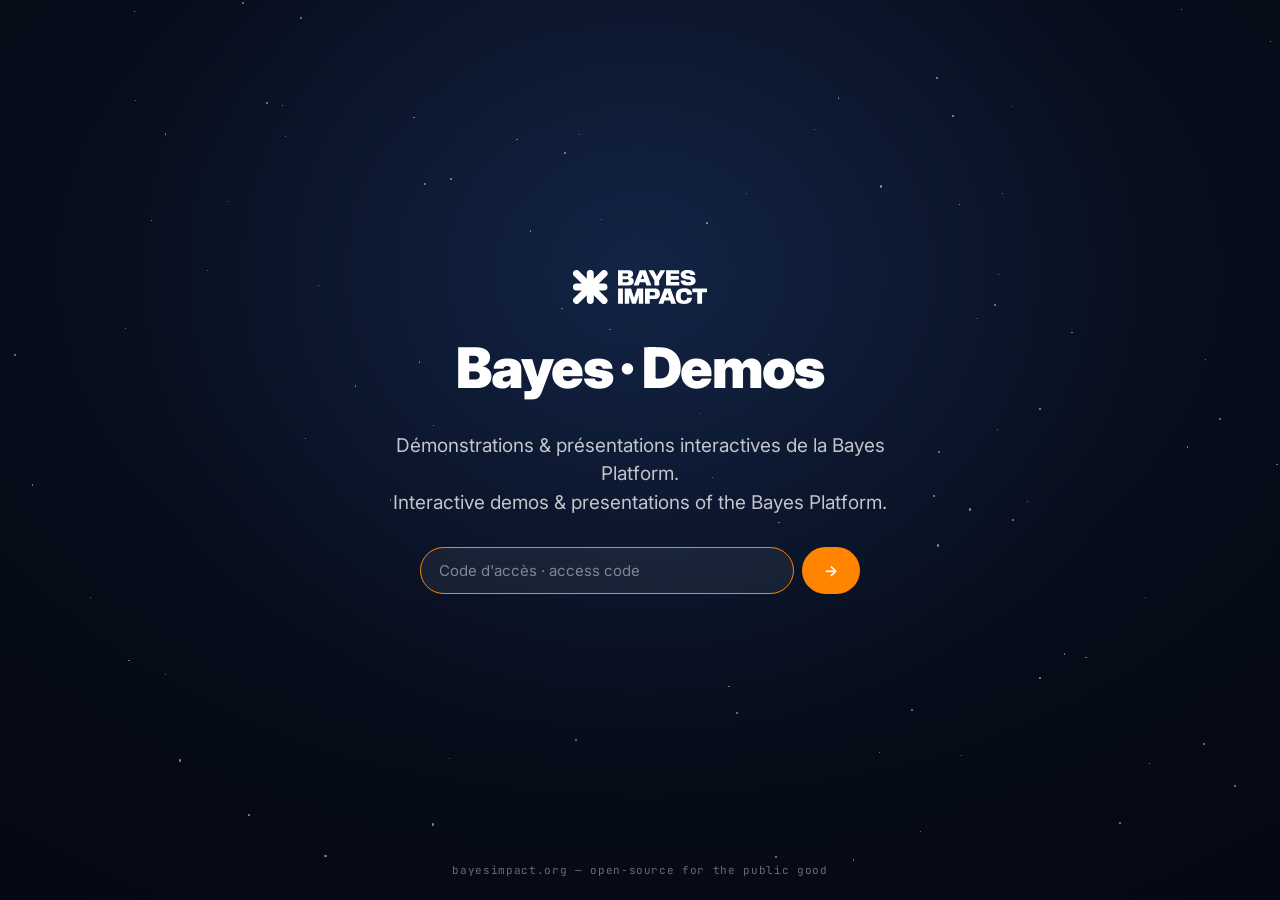
==== index.html @ 8feba09a "Bayes Demos: one use-case library (engine, template, splash, playbook) Shared dependency-free engine" ====
<!DOCTYPE html>
<html lang="en">
<head>
<meta charset="UTF-8" />
<meta name="viewport" content="width=device-width, initial-scale=1.0" />
<title>Bayes — Demos</title>
<meta name="robots" content="noindex" />
<link rel="icon" href="assets/logos/bi-colors.svg" />
<link rel="preconnect" href="https://fonts.googleapis.com"><link rel="preconnect" href="https://fonts.gstatic.com" crossorigin>
<link href="https://fonts.googleapis.com/css2?family=Inter:wght@300;400;500;600;700;800;900&family=JetBrains+Mono:wght@400;500;700&display=swap" rel="stylesheet">
<link rel="stylesheet" href="lib/bayes.css" />
</head>
<body>
<main class="splash" id="splash">
  <img class="splash-logo" src="assets/logos/bi-white.svg" alt="Bayes Impact" />
  <h1>Bayes&nbsp;·&nbsp;Demos</h1>
  <p>Démonstrations &amp; présentations interactives de la Bayes Platform.<br/>Interactive demos &amp; presentations of the Bayes Platform.</p>
  <form class="splash-form" id="gate" autocomplete="off">
    <input id="code" name="code" type="text" placeholder="Code d'accès · access code" aria-label="access code" autofocus />
    <button type="submit">→</button>
  </form>
  <div class="splash-hint" id="hint"></div>
  <div class="splash-foot">bayesimpact.org — open-source for the public good</div>
</main>

<script>
(function () {
  // twinkling starfield
  var sp = document.getElementById("splash");
  for (var i = 0; i < 90; i++) {
    var s = document.createElement("span"); s.className = "star";
    var z = (Math.random() * 1.8 + 0.6).toFixed(1);
    s.style.cssText = "width:" + z + "px;height:" + z + "px;left:" + (Math.random() * 100).toFixed(2) +
      "%;top:" + (Math.random() * 100).toFixed(2) + "%;--tw:" + (Math.random() * 3 + 2).toFixed(1) +
      "s;animation-delay:" + (Math.random() * 3).toFixed(1) + "s";
    sp.appendChild(s);
  }
  // access gate → demos/<slug>/   (security-by-obscurity; the repo is public anyway)
  var form = document.getElementById("gate"), input = document.getElementById("code"), hint = document.getElementById("hint");
  function slugify(v) { return (v || "").trim().toLowerCase().replace(/[^a-z0-9]+/g, "-").replace(/^-+|-+$/g, ""); }
  form.addEventListener("submit", function (e) {
    e.preventDefault();
    var slug = slugify(input.value);
    if (!slug) { hint.textContent = "Entrez le code de votre démo · enter your demo code"; return; }
    hint.textContent = "Ouverture… · opening…";
    window.location.href = "demos/" + slug + "/";
  });
})();
</script>
</body>
</html>
---- lib/bayes.css ----
/* Bayes Deck Kit — styles (deck.css). Design tokens in :root; override for theming. */
:root{
    --bg:#F2EFE9; --ink:#000; --ink-soft:rgba(0,0,0,0.8); --muted:#657180;
    --cream:#F7F7F2; --card:#FFF; --gold:#9A6F24; --gold-bg:#EBE092;
    --accent-orange:#FF8400; --accent-blue:#1067FE; --border-soft:#DBCCAF;
    --border:#EAECF0; --ok:#1F7A3F; --ok-soft:#DDEBDF; --warn:#9A4A04;
    --warn-soft:#FCE6CC; --danger:#9A1B1B; --danger-soft:#F6D9D9;
    --shadow:0 1px 2px rgba(0,0,0,.04), 0 8px 28px rgba(0,0,0,.06);
    --radius:14px;
    --wa-green:#075E54; --wa-teal:#128C7E; --wa-out:#D9FDD3; --wa-bg:#E9E1D8;
  }
  *{box-sizing:border-box;}
  html,body{margin:0;padding:0;height:100%;}
  body{
    font-family:'Inter',system-ui,-apple-system,sans-serif;
    background:var(--bg); color:var(--ink);
    -webkit-font-smoothing:antialiased; line-height:1.5;
  }
  svg.mark *{fill:currentColor;}

  /* ===== DECK ENGINE ===== */
  .deck{height:100vh; overflow-y:scroll; scroll-snap-type:y mandatory; scroll-behavior:smooth;}
  .deck::-webkit-scrollbar{width:0;}
  .slide{
    position:relative; min-height:100vh; width:100%;
    scroll-snap-align:start; scroll-snap-stop:always;
    display:flex; flex-direction:column; justify-content:center;
    padding:72px 88px; overflow:hidden;
  }
  .slide.dark{background:var(--ink); color:#fff;}
  .slide-inner{max-width:1320px; margin:0 auto; width:100%;}

  /* progress + chrome */
  .progress{position:fixed; top:0; left:0; right:0; height:3px; background:rgba(0,0,0,.06); z-index:200;}
  .progress-fill{height:100%; width:0; background:var(--accent-orange); transition:width .4s ease;}
  .dots{position:fixed; right:26px; top:50%; transform:translateY(-50%); z-index:200; display:flex; flex-direction:column; gap:9px;}
  .dot{width:8px; height:8px; border-radius:50%; background:rgba(0,0,0,.18); border:none; padding:0; cursor:pointer; transition:all .2s;}
  .dot:hover{background:rgba(0,0,0,.4);}
  .dot.active{background:var(--accent-orange); transform:scale(1.35);}
  .dots.on-dark .dot{background:rgba(255,255,255,.25);}
  .dots.on-dark .dot.active{background:var(--accent-orange);}
  .counter{position:fixed; left:26px; bottom:22px; z-index:200; font-family:'JetBrains Mono',monospace; font-size:11px; letter-spacing:.08em; color:var(--muted);}
  .hint{position:fixed; right:26px; bottom:22px; z-index:200; font-family:'JetBrains Mono',monospace; font-size:11px; letter-spacing:.04em; color:var(--muted); opacity:.75;}
  .slide.dark ~ .hint{}
  .brand-corner{position:absolute; top:40px; left:88px; display:inline-flex; align-items:center; gap:13px; color:var(--border-soft); z-index:5; padding-bottom:16px;}
  .brand-corner::after{content:''; position:absolute; left:0; bottom:0; width:calc(100vw - 176px); height:1px; background:var(--border-soft); opacity:.8;}
  .brand-corner svg{width:22px; height:22px;}
  .brand-corner span{font-family:'JetBrains Mono',monospace; font-size:11px; letter-spacing:.14em; text-transform:uppercase; color:var(--muted); padding-left:13px; border-left:1px solid var(--border-soft);}
  .slide.dark .brand-corner span{color:rgba(255,255,255,.5);}

  /* reveal */
  .reveal{opacity:0; transform:translateY(14px);}
  .slide.show .reveal{opacity:1; transform:none; transition:opacity .55s ease, transform .55s ease;}
  .slide.show .reveal:nth-child(2){transition-delay:.06s;}
  .slide.show .reveal:nth-child(3){transition-delay:.12s;}
  .slide.show .reveal:nth-child(4){transition-delay:.18s;}
  .slide.show .reveal:nth-child(5){transition-delay:.24s;}
  .slide.show .reveal:nth-child(6){transition-delay:.30s;}

  /* ===== TYPOGRAPHY ===== */
  .eyebrow{font-family:'JetBrains Mono',monospace; font-size:12px; font-weight:700; letter-spacing:.16em; text-transform:uppercase; color:var(--accent-orange); margin:0 0 22px; display:flex; align-items:center; gap:10px;}
  .eyebrow::before{content:''; width:7px; height:7px; border-radius:50%; background:var(--accent-orange); box-shadow:0 0 0 3px rgba(255,132,0,.18);}
  h1.big{font-size:clamp(38px,5.2vw,68px); line-height:1.05; letter-spacing:-.03em; font-weight:800; margin:0 0 20px; max-width:18ch;}
  h2.title{font-size:clamp(30px,3.6vw,46px); line-height:1.1; letter-spacing:-.025em; font-weight:800; margin:0 0 16px; max-width:20ch;}
  em.hl{font-style:normal; background:linear-gradient(180deg,transparent 58%,var(--gold-bg) 58%); padding:0 3px;}
  .slide.dark em.hl{background:linear-gradient(180deg,transparent 58%,rgba(255,132,0,.85) 58%); color:#fff;}
  .lead{font-size:clamp(17px,1.5vw,21px); color:var(--ink-soft); max-width:62ch; margin:0 0 8px; line-height:1.55;}
  .slide.dark .lead{color:rgba(255,255,255,.82);}

  /* chips / pills */
  .chips{display:flex; flex-wrap:wrap; gap:12px; margin:30px 0 0;}
  .chip{display:inline-flex; align-items:center; gap:9px; padding:11px 18px; background:var(--card); border:1px solid var(--border-soft); border-radius:999px; font-family:'JetBrains Mono',monospace; font-size:14px; font-weight:500; box-shadow:var(--shadow);}
  .chip b{font-weight:700; font-size:20px; letter-spacing:-.01em;}
  .chip .dot-ok{width:8px; height:8px; border-radius:50%; background:var(--ok);}
  .slide.dark .chip{background:rgba(255,255,255,.06); border-color:rgba(255,255,255,.15); color:#fff;}

  .dpi-row{display:flex; flex-wrap:wrap; gap:8px; margin-top:18px;}
  .dpi{display:inline-flex; align-items:center; gap:7px; padding:7px 13px; border-radius:999px; background:var(--cream); border:1px solid var(--border-soft); font-family:'JetBrains Mono',monospace; font-size:12px; font-weight:600;}
  .dpi::before{content:''; width:6px; height:6px; border-radius:50%; background:var(--accent-blue);}

  /* cards grid */
  .cards{display:grid; gap:18px; margin-top:34px;}
  .cards.c3{grid-template-columns:repeat(3,1fr);}
  .cards.c2{grid-template-columns:repeat(2,1fr);}
  .card{background:var(--card); border:1px solid var(--border-soft); border-radius:var(--radius); padding:22px 22px; box-shadow:var(--shadow);}
  .card .kicker{font-family:'JetBrains Mono',monospace; font-size:11px; font-weight:700; letter-spacing:.1em; color:var(--accent-orange); margin-bottom:10px; text-transform:uppercase;}
  .card h3{font-size:19px; font-weight:700; margin:0 0 8px; letter-spacing:-.01em;}
  .card p{font-size:14.5px; color:var(--ink-soft); margin:0; line-height:1.5;}
  .card .tags{display:flex; flex-wrap:wrap; gap:6px; margin-top:14px;}
  .tag{font-family:'JetBrains Mono',monospace; font-size:10.5px; font-weight:600; letter-spacing:.04em; padding:4px 9px; border-radius:6px; background:var(--cream); border:1px solid var(--border-soft); color:var(--muted);}
  .footnote{margin-top:24px; font-family:'JetBrains Mono',monospace; font-size:12px; color:var(--muted);}
  .footnote b{color:var(--ink);}

  /* socle diagram */
  .socle{margin-top:38px; display:flex; flex-direction:column; gap:14px;}
  .socle-ministries{display:grid; grid-template-columns:repeat(5,1fr); gap:14px;}
  .min-col.more-col{background:transparent; border-style:dashed; box-shadow:none; display:grid; place-items:center;}
  .min-col.more-col .mc-name{color:var(--muted); font-size:22px; letter-spacing:.12em;}
  .min-col{background:var(--card); border:1px solid var(--border-soft); border-radius:12px; padding:16px 14px; text-align:center; box-shadow:var(--shadow);}
  .min-col .mc-name{font-weight:700; font-size:15px;}
  .min-col .mc-sub{font-size:12px; color:var(--muted); margin-top:3px;}
  .min-col.lead-col{border-color:var(--accent-orange); box-shadow:0 0 0 2px rgba(255,132,0,.12), var(--shadow);}
  .socle-bar{background:var(--ink); color:#fff; border-radius:12px; padding:20px 24px; display:flex; align-items:center; justify-content:space-between; gap:18px;}
  .socle-bar .sb-name{font-weight:800; font-size:20px; letter-spacing:-.01em; display:flex; align-items:center; gap:12px;}
  .socle-bar .sb-name svg{width:24px; height:24px; color:var(--border-soft);}
  .socle-bar .sb-meta{font-family:'JetBrains Mono',monospace; font-size:12px; color:rgba(255,255,255,.7); letter-spacing:.04em;}
  .socle-base{display:flex; align-items:center; gap:10px; justify-content:center; padding:8px; flex-wrap:wrap;}
  .socle-base .bl{font-family:'JetBrains Mono',monospace; font-size:11px; color:var(--muted); letter-spacing:.08em; text-transform:uppercase; margin-right:4px;}
  .conn{height:18px; display:flex; align-items:center; justify-content:center; color:var(--border-soft);}

  /* flow / lifecycle */
  .flow{display:flex; align-items:stretch; gap:0; margin-top:6px; flex-wrap:wrap;}
  .flow-step{flex:1 1 0; min-width:120px; background:var(--card); border:1px solid var(--border-soft); border-radius:12px; padding:16px 16px; position:relative;}
  .flow-step .fs-n{font-family:'JetBrains Mono',monospace; font-size:11px; color:var(--accent-orange); font-weight:700;}
  .flow-step .fs-t{font-weight:700; font-size:16px; margin-top:6px;}
  .flow-step .fs-d{font-size:12.5px; color:var(--muted); margin-top:4px;}
  .flow-arrow{display:flex; align-items:center; padding:0 10px; color:var(--border-soft);}
  .split{display:grid; grid-template-columns:1fr 1fr; gap:26px; margin-top:30px; align-items:start;}
  .quote{margin-top:28px; padding:18px 22px; border-left:3px solid var(--accent-orange); background:var(--cream); border-radius:0 12px 12px 0;}
  .quote .q{font-size:20px; font-weight:700; letter-spacing:-.01em; margin:0 0 4px;}
  .quote .qs{font-size:14px; color:var(--muted); margin:0;}
  .panel-soft{background:var(--card); border:1px solid var(--border-soft); border-radius:var(--radius); padding:24px; box-shadow:var(--shadow);}
  .panel-soft h3{margin:0 0 12px; font-size:18px; font-weight:700;}
  .panel-soft p{margin:0; font-size:14.5px; color:var(--ink-soft); line-height:1.55;}

  /* brand logo */
  .bilogo{height:20px; width:auto; display:block;}
  .brand-corner .bilogo{height:24px;}
  .cover-mark .bilogo{height:30px;}

  /* ARCH layers (slide 5) */
  .arch{display:flex; flex-direction:column; gap:10px; margin-top:28px;}
  .arch-layer{display:grid; grid-template-columns:240px 1fr; gap:20px; align-items:center; background:var(--card); border:1px solid var(--border-soft); border-radius:14px; padding:15px 22px; box-shadow:var(--shadow);}
  .arch-layer .al-label{font-weight:800; font-size:15px; letter-spacing:-.01em; line-height:1.2;}
  .arch-layer .al-label .al-k{display:block; font-family:'JetBrains Mono',monospace; font-size:10px; font-weight:700; letter-spacing:.1em; text-transform:uppercase; color:var(--muted); margin-bottom:3px;}
  .arch-layer .al-items{display:flex; flex-wrap:wrap; gap:8px;}
  .arch-chip{font-family:'JetBrains Mono',monospace; font-size:12px; font-weight:600; padding:7px 12px; border-radius:8px; background:var(--cream); border:1px solid var(--border-soft);}
  .arch-chip.more{color:var(--muted); letter-spacing:.12em;}
  .arch-layer .al-desc{font-size:13.5px; line-height:1.5; color:var(--ink-soft);}
  .arch-layer.apps{border-color:var(--accent-orange); box-shadow:0 0 0 2px rgba(255,132,0,.1), var(--shadow);}
  .arch-layer.apps .al-k{color:var(--accent-orange);}
  .arch-layer.socle{background:var(--ink); color:#fff; border-color:var(--ink);}
  .arch-layer.socle .al-k{color:var(--accent-orange);}
  .arch-layer.socle .al-desc{color:rgba(255,255,255,.85);}
  .arch-layer.socle .al-desc b{color:#fff;}

  /* SRS PDF preview (slide 7) */
  .pdfdoc{position:relative; width:320px; max-width:100%;}
  .pdfdoc::before,.pdfdoc::after{content:''; position:absolute; inset:0; background:#fff; border:1px solid var(--border-soft); border-radius:6px;}
  .pdfdoc::before{transform:rotate(-2.2deg) translate(-9px,7px);}
  .pdfdoc::after{transform:rotate(1.6deg) translate(7px,4px);}
  .pdfpage{position:relative; z-index:2; background:#fff; border:1px solid var(--border-soft); border-radius:6px; box-shadow:0 16px 40px rgba(0,0,0,.16); padding:22px 24px;}
  .pdf-h{display:flex; align-items:center; gap:9px; border-bottom:2px solid var(--ink); padding-bottom:9px;}
  .pdf-flag{font-size:16px; line-height:1;}
  .pdf-rep{font-weight:800; font-size:11px;}
  .pdf-dir{font-size:8px; color:var(--muted); line-height:1.25;}
  .pdf-tag{margin-left:auto; font-family:'JetBrains Mono',monospace; font-size:8.5px; font-weight:700; color:var(--muted); border:1px solid var(--border-soft); padding:2px 6px; border-radius:4px;}
  .pdf-title{font-weight:800; font-size:13px; text-align:center; margin:13px 0; letter-spacing:-.01em; text-transform:uppercase; line-height:1.25;}
  .pdf-sec{font-weight:700; font-size:10px; margin:11px 0 6px;}
  .pdf-table{width:100%; border-collapse:collapse; font-size:8.5px;}
  .pdf-table td{border:1px solid var(--border-soft); padding:4px 6px; line-height:1.3;}
  .pdf-table td:first-child{color:var(--muted); width:38%; background:var(--cream);}
  .pdf-tabs{display:flex; gap:4px; flex-wrap:wrap;}
  .pdf-tabs span{font-family:'JetBrains Mono',monospace; font-size:8px; padding:3px 6px; border:1px solid var(--border-soft); border-radius:4px; color:var(--muted);}
  .pdf-tabs span:first-child{background:var(--ink); color:#fff; border-color:var(--ink);}
  .pdf-lines{margin-top:9px; display:flex; flex-direction:column; gap:5px;}
  .pdf-lines i{height:5px; background:var(--cream); border-radius:3px;}
  .pdf-foot{margin-top:13px; font-family:'JetBrains Mono',monospace; font-size:7.5px; color:var(--muted); text-align:center; border-top:1px solid var(--border-soft); padding-top:6px;}

  /* DÉMO 2 — copilote magistrat (slide 8B) */
  .copilot{background:var(--card); border:1px solid var(--border-soft); border-radius:14px; box-shadow:var(--shadow); overflow:hidden; margin-top:14px;}
  .cp-bar{display:flex; align-items:center; gap:7px; padding:9px 14px; background:linear-gradient(180deg,var(--cream),#fff); border-bottom:1px solid var(--border-soft);}
  .cp-dot{width:9px; height:9px; border-radius:50%;}
  .cp-dot.r{background:#ff5f57;} .cp-dot.y{background:#febc2e;} .cp-dot.g{background:#28c840;}
  .cp-title{font-family:'JetBrains Mono',monospace; font-size:11px; font-weight:700; margin-left:6px;}
  .cp-badge{margin-left:auto; font-family:'JetBrains Mono',monospace; font-size:9px; font-weight:700; text-transform:uppercase; letter-spacing:.06em; color:var(--accent-orange); background:rgba(255,132,0,.1); padding:3px 8px; border-radius:6px;}
  .cp-body{padding:13px 16px; display:flex; flex-direction:column; gap:9px;}
  .cp-q{align-self:flex-end; max-width:80%; background:var(--ink); color:#fff; border-radius:12px; border-bottom-right-radius:4px; padding:9px 13px; font-size:13.5px; line-height:1.4;}
  .cp-q .cp-who{display:block; font-family:'JetBrains Mono',monospace; font-size:8.5px; text-transform:uppercase; letter-spacing:.06em; opacity:.55; margin-bottom:3px;}
  .cp-a{align-self:flex-start; max-width:90%; background:var(--cream); border:1px solid var(--border-soft); border-radius:12px; border-bottom-left-radius:4px; padding:11px 13px;}
  .cp-a-head{display:flex; align-items:center; gap:7px; font-weight:700; font-size:12px; margin-bottom:6px;}
  .cp-a-head svg{width:15px; height:15px; color:var(--ink);}
  .cp-a-txt{font-size:13px; color:var(--ink-soft); line-height:1.5;}
  .cp-cites{display:flex; flex-wrap:wrap; gap:6px; margin-top:10px;}
  .cp-cite{display:inline-flex; align-items:center; gap:5px; font-family:'JetBrains Mono',monospace; font-size:10.5px; font-weight:600; padding:5px 9px; background:#fff; border:1px solid var(--border-soft); border-radius:7px;}
  .cp-cite::before{content:'§'; color:var(--accent-blue); font-weight:700;}

  .pipe-cap{font-family:'JetBrains Mono',monospace; font-size:11px; letter-spacing:.06em; text-transform:uppercase; color:var(--muted); margin:18px 0 12px; display:flex; align-items:center; gap:8px;}
  .pipeline{display:grid; grid-template-columns:1fr auto 1.25fr auto 1fr; gap:12px; align-items:stretch;}
  .pl-stage{background:var(--card); border:1px solid var(--border-soft); border-radius:12px; padding:12px 14px; box-shadow:var(--shadow); display:flex; flex-direction:column;}
  .pl-stage.agent{border-color:var(--accent-orange); box-shadow:0 0 0 2px rgba(255,132,0,.1), var(--shadow);}
  .pl-label{font-family:'JetBrains Mono',monospace; font-size:10px; font-weight:700; letter-spacing:.05em; text-transform:uppercase; color:var(--muted); margin-bottom:9px;}
  .pl-stage.agent .pl-label{color:var(--accent-orange);}
  .pl-arrow{display:flex; align-items:center; justify-content:center; color:var(--border-soft);}
  .scan-stack{position:relative; height:96px; flex:1;}
  .scan-pg{position:absolute; top:4px; left:50%; width:58px; height:84px; margin-left:-29px; background:#fff; border:1px solid var(--border-soft); border-radius:4px; box-shadow:0 2px 6px rgba(0,0,0,.1); padding:8px 7px;}
  .scan-pg i{display:block; height:3px; background:var(--cream); border-radius:2px; margin-bottom:4px;}
  .scan-pg:nth-child(1){transform:rotate(-7deg) translateX(-24px);}
  .scan-pg:nth-child(2){transform:rotate(1deg) translateX(0);}
  .scan-pg:nth-child(3){transform:rotate(8deg) translateX(24px); z-index:2;}
  .extract{display:flex; flex-direction:column; gap:2px;}
  .extract-row{display:flex; justify-content:space-between; gap:8px; font-size:11px; color:var(--muted); border-bottom:1px dotted var(--border-soft); padding:3px 0; opacity:0;}
  .extract-row b{color:var(--ink); font-weight:600;}
  .slide.show .extract-row{animation:rowIn .4s ease forwards;}
  .slide.show .extract-row:nth-child(1){animation-delay:.25s;}
  .slide.show .extract-row:nth-child(2){animation-delay:.4s;}
  .slide.show .extract-row:nth-child(3){animation-delay:.55s;}
  .slide.show .extract-row:nth-child(4){animation-delay:.7s;}
  .slide.show .extract-row:nth-child(5){animation-delay:.85s;}
  .extract-tags{display:flex; flex-wrap:wrap; gap:5px; margin-top:9px;}
  .extract-tags span{font-family:'JetBrains Mono',monospace; font-size:9px; font-weight:700; padding:3px 7px; border-radius:5px; background:var(--ok-soft); color:var(--ok);}
  .pl-stage.db table{width:100%; border-collapse:collapse; font-size:10px; font-family:'JetBrains Mono',monospace;}
  .pl-stage.db th{text-align:left; color:var(--muted); font-weight:700; border-bottom:1px solid var(--border-soft); padding:3px 4px; font-size:8.5px; text-transform:uppercase;}
  .pl-stage.db td{padding:3px 4px; border-bottom:1px solid var(--border); color:var(--ink-soft);}
  .pl-stage.db tr:last-child td{border-bottom:none;}
  .db-q{margin-top:auto; padding-top:8px; font-family:'JetBrains Mono',monospace; font-size:9px; font-weight:700; color:var(--accent-blue);}

  /* copilote — dynamique */
  .cp-live{display:inline-flex; align-items:center; gap:5px; margin-left:12px; font-family:'JetBrains Mono',monospace; font-size:9px; font-weight:700; letter-spacing:.06em; text-transform:uppercase; color:var(--ok);}
  .cp-live-dot{width:7px; height:7px; border-radius:50%; background:var(--ok); animation:pulse 1.6s infinite;}
  .cp-body{min-height:200px;}
  .cp-q, .cp-a{animation:waIn .32s ease;}
  .cp-tool{align-self:flex-start; display:inline-flex; align-items:center; gap:8px; font-family:'JetBrains Mono',monospace; font-size:11px; background:#FBF7EE; border:1px solid var(--border-soft); border-left:3px solid var(--ink); border-radius:8px; padding:6px 11px; color:var(--ink-soft); animation:waIn .3s ease;}
  .cp-tool .cp-tool-ico{width:16px; height:16px; border-radius:4px; background:var(--ink); color:#fff; display:grid; place-items:center; font-size:9px; flex:0 0 auto;}
  .cp-tool .cp-tool-arg{color:var(--accent-orange);}
  .cp-tool .cp-tool-st{color:var(--muted); font-weight:700;}
  .cp-tool.done .cp-tool-st{color:var(--ok);}
  .cp-a-txt{min-height:1.3em;}
  .cp-a-txt.streaming::after{content:'▋'; color:var(--accent-orange); animation:caret 1s infinite; margin-left:1px; font-size:11px;}
  .cp-cite{animation:waIn .3s ease;}
  .pl-stage.db.searching{border-color:var(--accent-blue); box-shadow:0 0 0 2px rgba(16,103,254,.18), var(--shadow);}

  /* ===== COVER / CLOSING ===== */
  .cover{align-items:flex-start;}
  .cover .eyebrow{color:var(--accent-orange);}
  .cover-mark{display:inline-flex; align-items:center; gap:14px; margin-bottom:40px;}
  .cover-mark svg{width:40px; height:40px; color:var(--border-soft);}
  .cover-mark .wm{font-weight:800; letter-spacing:.02em; font-size:15px; color:#fff;}
  .cover h1{font-size:clamp(64px,11vw,150px); line-height:.92; letter-spacing:-.04em; font-weight:900; margin:0;}
  .cover .sub{font-size:clamp(20px,2.4vw,30px); font-weight:600; color:rgba(255,255,255,.9); margin:14px 0 0; letter-spacing:-.01em;}
  .cover .tagline{font-size:clamp(22px,2.6vw,34px); margin:46px 0 0; font-weight:300; color:#fff;}
  .cover .tagline em{font-style:normal; color:var(--accent-orange); font-weight:600;}
  .cover-foot{position:absolute; left:88px; right:88px; bottom:54px; display:flex; justify-content:space-between; gap:20px; flex-wrap:wrap; font-family:'JetBrains Mono',monospace; font-size:12px; color:rgba(255,255,255,.55); letter-spacing:.04em;}
  .cover-foot .cf-r{color:rgba(255,255,255,.4);}

  /* ===== DEMO 1 SPLIT ===== */
  .demo-stage{display:grid; grid-template-columns:1fr 380px; gap:30px; margin-top:14px; align-items:start;}
  .demo-head{display:flex; align-items:center; gap:14px; flex-wrap:wrap;}
  .demo-head .demo-controls{margin-left:auto; margin-top:0;}
  .demo-head h2{font-size:30px; font-weight:800; letter-spacing:-.02em; margin:0;}
  .demo-head .dh-sub{color:var(--muted); font-size:14px;}

  /* SRS doc (left) */
  .srs{background:var(--card); border:1px solid var(--border-soft); border-radius:var(--radius); box-shadow:var(--shadow); overflow:hidden;}
  .srs-top{background:linear-gradient(180deg,var(--cream),#fff); padding:16px 20px; border-bottom:1px solid var(--border-soft);}
  .srs-top .srs-badge{display:inline-flex; align-items:center; gap:7px; font-family:'JetBrains Mono',monospace; font-size:10px; font-weight:700; letter-spacing:.1em; text-transform:uppercase; color:var(--accent-orange); margin-bottom:8px;}
  .srs-top .srs-badge::before{content:''; width:6px; height:6px; border-radius:50%; background:var(--accent-orange);}
  .srs-top h3{margin:0; font-size:18px; font-weight:700; letter-spacing:-.01em;}
  .srs-top .srs-meta{font-family:'JetBrains Mono',monospace; font-size:11px; color:var(--muted); margin-top:6px;}
  .srs-body{padding:18px 20px;}
  .srs-tabs{display:flex; gap:6px; margin-bottom:16px; flex-wrap:wrap;}
  .srs-tab{font-family:'JetBrains Mono',monospace; font-size:11px; font-weight:600; padding:6px 11px; border-radius:8px; background:var(--cream); border:1px solid var(--border-soft); color:var(--muted);}
  .srs-tab.active{background:var(--ink); color:#fff; border-color:var(--ink);}
  .srs-fields{display:grid; grid-template-columns:1fr 1fr; gap:8px;}
  .srs-f{background:var(--cream); border:1px solid var(--border-soft); border-radius:8px; padding:8px 10px;}
  .srs-f .k{font-size:10px; color:var(--muted); font-family:'JetBrains Mono',monospace; letter-spacing:.04em;}
  .srs-f .v{font-size:13px; font-weight:600; margin-top:2px; color:var(--ink);}
  .bpmn-wrap{margin-top:20px; padding-top:16px; border-top:1px dashed var(--border-soft);}
  .bpmn-wrap .bl{font-family:'JetBrains Mono',monospace; font-size:10px; color:var(--muted); letter-spacing:.1em; text-transform:uppercase; margin-bottom:10px;}
  .bpmn{display:flex; align-items:center; gap:6px; flex-wrap:wrap;}
  .bpmn-node{font-family:'JetBrains Mono',monospace; font-size:10.5px; font-weight:600; padding:7px 10px; border-radius:8px; background:#fff; border:1px solid var(--border-soft); color:var(--ink-soft); white-space:nowrap; transition:all .3s ease;}
  .bpmn-node.active{background:var(--accent-orange); color:#fff; border-color:var(--accent-orange); box-shadow:0 0 0 3px rgba(255,132,0,.18); transform:translateY(-1px);}
  .bpmn-node.done{background:var(--ok-soft); border-color:rgba(31,122,63,.3); color:var(--ok);}
  .bpmn-c{color:var(--border-soft); flex:0 0 auto;}

  /* ===== PHONE + WHATSAPP ===== */
  .phone{width:340px; max-width:100%; border-radius:42px; background:#0c0c0c; padding:11px; box-shadow:0 24px 60px rgba(0,0,0,.28), 0 4px 14px rgba(0,0,0,.18); margin:0 auto;}
  .phone-screen{border-radius:32px; overflow:hidden; background:var(--wa-bg); height:600px; display:flex; flex-direction:column; position:relative;}
  .notch{position:absolute; top:9px; left:50%; transform:translateX(-50%); width:96px; height:24px; background:#0c0c0c; border-radius:14px; z-index:30;}
  .statusbar{background:var(--wa-green); color:#fff; padding:8px 20px 4px; display:flex; justify-content:space-between; font-size:11px; font-weight:600; font-family:'JetBrains Mono',monospace;}
  .wa-header{background:var(--wa-green); color:#fff; padding:6px 12px 12px; display:flex; align-items:center; gap:10px;}
  .wa-header .wa-back{font-size:20px; line-height:1; opacity:.9;}
  .wa-av{width:38px; height:38px; border-radius:50%; background:#fff; overflow:hidden; flex:0 0 auto; border:1.5px solid rgba(255,255,255,.55);}
  .wa-av svg{width:100%; height:100%; display:block;}
  .wa-head-txt .h-name{font-size:14.5px; font-weight:700; line-height:1.15;}
  .wa-head-txt .h-sub{font-size:11px; color:rgba(255,255,255,.8);}
  .wa-icons{margin-left:auto; display:flex; gap:14px; opacity:.9; font-size:15px;}
  .wa-thread{flex:1; overflow-y:auto; padding:14px 12px 8px; display:flex; flex-direction:column; gap:8px; scroll-behavior:smooth;
    background:var(--wa-bg);
    background-image:radial-gradient(rgba(0,0,0,.025) 1px, transparent 1px); background-size:18px 18px;}
  .wa-thread::-webkit-scrollbar{width:0;}
  .wa-day{align-self:center; background:rgba(255,255,255,.7); color:var(--muted); font-size:10px; font-weight:600; padding:4px 12px; border-radius:8px; margin-bottom:2px; box-shadow:0 1px 1px rgba(0,0,0,.04);}
  .wb{max-width:82%; padding:7px 10px 5px; border-radius:9px; font-size:13px; line-height:1.42; position:relative; box-shadow:0 1px .5px rgba(0,0,0,.13); animation:waIn .28s ease; word-wrap:break-word;}
  @keyframes waIn{from{opacity:0; transform:translateY(8px) scale(.98);} to{opacity:1; transform:none;}}
  .wb.in{align-self:flex-start; background:#fff; border-top-left-radius:2px;}
  .wb.out{align-self:flex-end; background:var(--wa-out); border-top-right-radius:2px;}
  .wb .wt{display:block; font-size:9.5px; color:var(--muted); text-align:right; margin-top:3px; font-family:'JetBrains Mono',monospace;}
  .wb .wt .ck{color:#34B7F1; margin-left:2px;}
  .wb b{font-weight:700;}
  .wb.mono-digits{font-family:'JetBrains Mono',monospace; font-size:16px; letter-spacing:.12em; font-weight:700;}
  .wa-typing{align-self:flex-start; background:#fff; border-radius:9px; border-top-left-radius:2px; padding:9px 12px; box-shadow:0 1px .5px rgba(0,0,0,.13); display:inline-flex; gap:4px;}
  .wa-typing span{width:7px; height:7px; border-radius:50%; background:var(--muted); animation:blink 1.2s infinite ease-in-out;}
  .wa-typing span:nth-child(2){animation-delay:.2s;} .wa-typing span:nth-child(3){animation-delay:.4s;}
  @keyframes blink{0%,80%,100%{transform:scale(.6); opacity:.4;} 40%{transform:scale(1); opacity:1;}}

  /* voice note */
  .wb.voice{display:flex; align-items:center; gap:9px; min-width:200px;}
  .v-play{width:26px; height:26px; border-radius:50%; background:var(--wa-green); color:#fff; display:grid; place-items:center; flex:0 0 auto; font-size:11px;}
  .v-wave{flex:1; display:flex; align-items:center; gap:2px; height:24px;}
  .v-wave i{flex:1; background:var(--muted); border-radius:2px; opacity:.5; transition:opacity .2s, background .2s;}
  .v-wave i.played{background:var(--wa-green); opacity:1;}
  .v-dur{font-size:10px; color:var(--muted); font-family:'JetBrains Mono',monospace;}
  .v-transcript{align-self:flex-end; max-width:82%; font-size:11px; color:var(--muted); font-style:italic; background:rgba(255,255,255,.55); border-radius:8px; padding:5px 9px; animation:waIn .3s ease;}
  .v-transcript b{font-style:normal; color:var(--ink); font-weight:600;}

  /* tool-call inside thread */
  .wa-tool{align-self:center; width:94%; background:#FBF7EE; border:1px solid var(--border-soft); border-left:3px solid var(--ink); border-radius:9px; padding:9px 11px; font-family:'JetBrains Mono',monospace; font-size:11px; animation:waIn .3s ease;}
  .wa-tool .tt-head{display:flex; align-items:center; justify-content:space-between; margin-bottom:7px;}
  .wa-tool .tt-name{font-weight:700; font-size:11px; display:flex; align-items:center; gap:6px;}
  .wa-tool .tt-name .tt-ico{width:15px; height:15px; border-radius:4px; background:var(--ink); color:#fff; display:grid; place-items:center; font-size:8px;}
  .wa-tool .tt-st{font-size:9px; text-transform:uppercase; letter-spacing:.08em; color:var(--ok); font-weight:700;}
  .wa-tool .tt-arg{background:#fff; border:1px solid var(--border-soft); border-radius:6px; padding:5px 8px; color:var(--ink-soft); font-size:10.5px;}
  .wa-tool .tt-arg .k{color:var(--accent-orange);}
  .wa-tool .tt-res{margin-top:6px; display:flex; align-items:center; gap:6px; color:var(--ok); font-weight:600; font-size:10.5px;}

  /* form fill card */
  .wa-fill{align-self:center; width:94%; background:#fff; border:1px solid var(--border-soft); border-radius:9px; padding:10px 11px; animation:waIn .3s ease;}
  .wa-fill .wf-head{display:flex; align-items:center; justify-content:space-between; margin-bottom:8px;}
  .wa-fill .wf-title{font-size:11.5px; font-weight:700;}
  .wa-fill .wf-src{font-family:'JetBrains Mono',monospace; font-size:9px; color:var(--accent-blue); background:rgba(16,103,254,.08); border-radius:5px; padding:3px 7px; font-weight:600;}
  .wf-row{display:flex; align-items:center; justify-content:space-between; padding:5px 0; border-top:1px solid var(--border); font-size:12px; opacity:0; transform:translateX(-6px); animation:rowIn .35s ease forwards;}
  @keyframes rowIn{to{opacity:1; transform:none;}}
  .wf-row .wf-k{color:var(--muted); font-family:'JetBrains Mono',monospace; font-size:10.5px;}
  .wf-row .wf-v{font-weight:600; display:flex; align-items:center; gap:6px;}
  .wf-badge{font-size:8.5px; font-family:'JetBrains Mono',monospace; font-weight:700; padding:2px 6px; border-radius:5px; letter-spacing:.03em;}
  .wf-badge.auto{background:var(--ok-soft); color:var(--ok);}
  .wf-badge.ask{background:var(--warn-soft); color:var(--warn);}

  /* dossier card */
  .wa-dossier{align-self:center; width:94%; background:linear-gradient(180deg,#fff,var(--cream)); border:1px solid var(--border-soft); border-radius:11px; padding:13px; box-shadow:var(--shadow); animation:waIn .35s ease;}
  .wa-dossier .wd-top{display:flex; align-items:center; justify-content:space-between; margin-bottom:8px;}
  .wa-dossier .wd-num{font-family:'JetBrains Mono',monospace; font-weight:700; font-size:15px; letter-spacing:.02em;}
  .wa-dossier .wd-lab{font-size:9px; text-transform:uppercase; letter-spacing:.08em; color:var(--muted); font-family:'JetBrains Mono',monospace;}
  .wa-dossier .wd-stamp{font-size:9.5px; font-weight:700; color:var(--ok); background:var(--ok-soft); padding:4px 9px; border-radius:6px; display:inline-flex; align-items:center; gap:5px;}
  .wd-rows{display:grid; grid-template-columns:1fr 1fr; gap:4px 14px;}
  .wd-rows div{font-size:10.5px; color:var(--muted); display:flex; justify-content:space-between; gap:8px; border-bottom:1px dotted var(--border-soft); padding:3px 0;}
  .wd-rows div b{color:var(--ink); font-weight:600;}

  /* notification bubble */
  .wa-notif{align-self:center; width:94%; background:#FFF7E6; border:1px solid #F3D89B; border-radius:9px; padding:8px 11px; font-size:11.5px; color:#7a5b12; display:flex; gap:8px; align-items:flex-start; animation:waIn .3s ease;}
  .wa-notif .nt-tag{font-family:'JetBrains Mono',monospace; font-size:9px; font-weight:700; background:#F3D89B; color:#7a5b12; padding:2px 6px; border-radius:5px; flex:0 0 auto;}
  .wa-notif b{color:#5a4109;}

  /* Mobile Money payment link */
  .wa-pay{align-self:flex-start; max-width:80%; background:#fff; border:1px solid var(--border-soft); border-radius:9px; border-top-left-radius:2px; overflow:hidden; box-shadow:0 1px .5px rgba(0,0,0,.13); animation:waIn .3s ease; flex-shrink:0;}
  .wa-thread > *{flex-shrink:0;}
  .wa-pay-top{background:linear-gradient(135deg,#1067FE,#0a4fd0); color:#fff; padding:7px 11px; display:flex; align-items:center; justify-content:space-between;}
  .wa-pay-logo{font-weight:800; font-size:12.5px; letter-spacing:.01em;}
  .wa-pay-secure{font-size:9px; font-family:'JetBrains Mono',monospace; opacity:.92;}
  .wa-pay-body{padding:10px 12px;}
  .wa-pay-amt{font-size:19px; font-weight:800; letter-spacing:-.01em;}
  .wa-pay-ref{font-size:10px; color:var(--muted); margin-top:2px;}
  .wa-pay-btn{margin-top:9px; background:#1067FE; color:#fff; text-align:center; padding:8px; border-radius:7px; font-size:12px; font-weight:700; transition:background .3s ease;}
  .wa-pay-btn.paid{background:var(--ok); cursor:default;}
  .wa-pay-url{margin-top:7px; font-family:'JetBrains Mono',monospace; font-size:9.5px; color:var(--accent-blue); text-align:center;}

  /* input bar */
  .wa-input{background:#f0f0f0; padding:8px 10px; display:flex; align-items:center; gap:8px;}
  .wa-field{flex:1; background:#fff; border-radius:20px; padding:8px 14px; color:var(--muted); font-size:12.5px; display:flex; align-items:center; gap:8px;}
  .wa-field .ph{flex:1;}
  .wa-mic{width:36px; height:36px; border-radius:50%; background:var(--wa-green); color:#fff; display:grid; place-items:center; flex:0 0 auto; font-size:15px;}

  /* demo controls */
  .demo-controls{display:flex; gap:8px; margin-top:14px; justify-content:center;}
  .dc-btn{display:inline-flex; align-items:center; gap:7px; padding:8px 16px; border-radius:999px; border:1px solid var(--ink); background:var(--ink); color:#fff; font-family:inherit; font-size:12.5px; font-weight:600; cursor:pointer; transition:all .15s ease;}
  .dc-btn:hover{transform:translateY(-1px); box-shadow:0 6px 16px rgba(0,0,0,.18);}
  .dc-btn.ghost{background:transparent; color:var(--ink);}

  /* mini whatsapp (ministry slides) */
  .mini-wa{margin-top:16px; background:var(--wa-bg); border:1px solid var(--border-soft); border-radius:12px; padding:12px 10px; display:flex; flex-direction:column; gap:7px; background-image:radial-gradient(rgba(0,0,0,.025) 1px, transparent 1px); background-size:16px 16px;}
  .mini-wa .mwb{max-width:88%; padding:6px 9px; border-radius:8px; font-size:12px; line-height:1.4; box-shadow:0 1px .5px rgba(0,0,0,.12);}
  .mini-wa .mwb.in{align-self:flex-start; background:#fff; border-top-left-radius:2px;}
  .mini-wa .mwb.out{align-self:flex-end; background:var(--wa-out); border-top-right-radius:2px;}
  .min-flag{display:flex; align-items:center; gap:10px; margin-bottom:4px;}
  .min-flag .mf-ico{width:34px; height:34px; border-radius:10px; background:var(--ink); color:#fff; display:grid; place-items:center; font-weight:800; font-family:'JetBrains Mono',monospace; font-size:13px;}
  .min-flag .mf-name{font-size:22px; font-weight:800; letter-spacing:-.01em;}
  .min-flag .mf-rank{font-family:'JetBrains Mono',monospace; font-size:10px; font-weight:700; letter-spacing:.08em; text-transform:uppercase; color:var(--accent-orange); background:rgba(255,132,0,.1); padding:3px 8px; border-radius:6px;}
  .uc-list{list-style:none; padding:0; margin:14px 0 0; display:flex; flex-direction:column; gap:10px;}
  .uc-list li{display:flex; gap:10px; align-items:flex-start;}
  .uc-list .uc-flag{flex:0 0 auto; margin-top:2px; width:18px; height:18px; border-radius:5px; background:var(--accent-orange); color:#fff; display:grid; place-items:center; font-size:10px; font-weight:800;}
  .uc-list .uc-t{font-weight:700; font-size:15px;}
  .uc-list .uc-d{font-size:13px; color:var(--muted);}

  /* ===== HERO PLANET (slide 1b) ===== */
  .hero{display:grid; grid-template-columns:1.05fr .95fr; gap:40px; align-items:center; width:100%;}
  .hero-txt h1{font-size:clamp(30px,4vw,52px); line-height:1.08; letter-spacing:-.03em; font-weight:800; margin:0 0 18px; max-width:17ch;}
  .hero-txt .lead{font-size:clamp(16px,1.6vw,20px); color:var(--ink-soft);}
  .hero-planet{display:flex; justify-content:center; align-items:center;}
  .hero-planet img{width:100%; height:auto; display:block; animation:spin 140s linear infinite;}
  .planet-wrap{position:relative; width:min(420px,40vw); animation:floaty 9s ease-in-out infinite;}
  .planet-orbit{position:absolute; inset:-22%; pointer-events:none;}
  .oring{position:absolute; inset:0; transform-origin:center; animation:spin 120s linear infinite;}
  .oring.rev{animation-direction:reverse;}
  .odot{position:absolute; width:2px; height:2px; margin:-1px 0 0 -1px; border-radius:50%; background:rgba(190,210,255,.85); box-shadow:0 0 5px rgba(150,180,255,.5);}
  @keyframes spin{to{transform:rotate(360deg);}}
  .hero-txt h1.believe{max-width:15ch;}
  .believe-cycle{display:block; color:var(--accent-orange); margin-top:8px; min-height:2.5em;}
  .believe-cycle::after{content:''; display:inline-block; width:2px; height:.92em; background:var(--accent-orange); margin-left:3px; vertical-align:-0.1em; animation:caret 1s steps(1) infinite;}
  /* dark starfield framed box (mirror bayesimpact.org) */
  .believe-box{position:relative; overflow:hidden; border-radius:24px; padding:clamp(36px,4.5vw,68px); min-height:min(60vh,540px); background:radial-gradient(58% 70% at 72% 44%, rgba(48,86,158,.30) 0%, transparent 62%), radial-gradient(120% 120% at 72% 30%, #0a1426 0%, #060b18 45%, #02040b 100%); box-shadow:0 30px 80px rgba(0,0,0,.3); color:#fff;}
  .believe-box .hero-txt, .believe-box .hero-planet{position:relative; z-index:1;}
  .believe-box h1{color:#fff;}
  .believe-box .eyebrow{color:var(--accent-orange);}
  .believe-box .lead{color:rgba(255,255,255,.82);}
  .believe-box .hero-planet img{filter:drop-shadow(0 0 46px rgba(120,170,255,.30));}
  .believe-box .star{position:absolute; z-index:0; background:#fff; border-radius:50%; opacity:.5; animation:twinkle var(--tw,3s) ease-in-out infinite;}
  @keyframes twinkle{0%,100%{opacity:.12;} 50%{opacity:.95;}}
  @keyframes floaty{0%,100%{transform:translateY(0)} 50%{transform:translateY(-14px)}}

  /* ===== PARTNERS (credibility) ===== */
  .partners-grid{display:flex; flex-wrap:wrap; align-items:center; gap:28px 46px; margin-top:30px;}
  .partners-grid img{height:34px; width:auto; max-width:170px; object-fit:contain; opacity:.6; filter:grayscale(1); transition:opacity .2s, filter .2s;}
  .partners-grid img:hover{opacity:1; filter:none;}
  .partners-grid img.va{height:54px;}
  .why-public{margin-top:28px; padding:16px 20px; border-left:3px solid var(--accent-orange); background:var(--cream); border-radius:0 12px 12px 0; font-size:15px; color:var(--ink-soft); max-width:66ch; line-height:1.55;}

  /* ===== RESPONSIVE ===== */
  @media (max-width:1100px){
    .slide{padding:56px 40px;}
    .demo-stage{grid-template-columns:1fr; gap:22px;}
    .cards.c3{grid-template-columns:1fr;}
    .split{grid-template-columns:1fr;}
    .socle-ministries{grid-template-columns:repeat(2,1fr);}
    .brand-corner{left:40px;}
    .brand-corner::after{width:calc(100vw - 80px);}
    .pipeline{grid-template-columns:1fr;}
    .hero{grid-template-columns:1fr; gap:22px; text-align:center; justify-items:center;}
    .hero-planet{order:-1;} .planet-wrap{width:min(280px,58vw);}
  }
  /* tablet & mobile */
  @media (max-width:760px){
    .deck{scroll-snap-type:none;}
    .slide{min-height:100vh; height:auto; scroll-snap-align:none; padding:96px 20px 96px; justify-content:flex-start;}
    .slide:not(:last-child){margin-bottom:6vh;}
    .slide.cover{justify-content:center;}
    .reveal{opacity:1; transform:none;}
    .dots{display:none;} .hint{display:none;}
    .counter{left:14px; bottom:12px;}
    .brand-corner{top:20px; left:20px; gap:9px; padding-bottom:12px;}
    .brand-corner .bilogo{height:18px;} .brand-corner span{font-size:9.5px; padding-left:9px;}
    .brand-corner::after{width:calc(100vw - 40px);}
    .eyebrow{margin-bottom:14px;} h1.big{font-size:30px;} h2.title{font-size:25px;} .lead{font-size:15.5px;}
    .demo-head{flex-direction:column; align-items:flex-start; gap:3px;} .demo-head h2{font-size:23px;}
    .arch-layer{grid-template-columns:1fr; gap:9px; padding:13px 15px;}
    .pipeline{gap:10px;} .pl-arrow{justify-content:center;} .pl-arrow svg{transform:rotate(90deg);}
    .flow{flex-direction:column; align-items:stretch;}
    .flow-arrow{padding:6px 0; justify-content:center;} .flow-arrow svg{transform:rotate(90deg);}
    .phone{width:min(330px,92vw);} .phone-screen{height:560px;}
    .demo-controls{flex-wrap:wrap;}
    .cover h1{font-size:clamp(54px,19vw,96px);}
    .cover .sub{font-size:18px;} .cover .tagline{font-size:20px; margin-top:30px;}
    .cover-foot{position:static; margin-top:32px; left:auto; right:auto; bottom:auto; flex-direction:column; gap:6px;}
    .socle-bar{flex-direction:column; align-items:flex-start; gap:6px;} .socle-bar .sb-meta{font-size:11px;}
    .partners-grid{gap:20px 30px;} .partners-grid img{height:26px;} .partners-grid img.va{height:40px;}
    .copilot, .srs, .pdfdoc{max-width:100%; width:100%;}
    .believe-box{padding:28px 20px; min-height:auto;}
    .believe-cycle{min-height:3.4em;}
    .chips{gap:8px;} .chip{font-size:12.5px; padding:9px 14px;} .chip b{font-size:17px;}
    .quote .q{font-size:17px;}
  }
  @media (max-width:480px){
    .slide{padding:76px 15px 50px;}
    h1.big{font-size:25px;} h2.title{font-size:21px;}
    .cover h1{font-size:clamp(44px,17vw,68px);}
    .phone-screen{height:520px;} .phone{padding:9px;}
  }
  @media (prefers-reduced-motion:reduce){
    .deck{scroll-behavior:auto;}
    .reveal{opacity:1; transform:none;}
    .wb,.wa-tool,.wa-fill,.wa-dossier,.wa-notif,.v-transcript,.hero-planet img{animation:none;}
  }

  /* ===== LANGUAGE TOGGLE (added by kit) ===== */
  .lang-toggle{position:fixed; top:18px; right:24px; z-index:300; font-family:'JetBrains Mono',monospace; font-size:11px; font-weight:700; letter-spacing:.08em; padding:6px 11px; border-radius:999px; border:1px solid var(--border-soft); background:var(--card); color:var(--ink); cursor:pointer; box-shadow:var(--shadow); transition:transform .15s ease, border-color .15s ease;}
  .lang-toggle:hover{transform:translateY(-1px); border-color:var(--ink);}
  @media (max-width:760px){ .lang-toggle{top:13px; right:13px; padding:5px 9px; font-size:10px;} }

  /* ============================================================
     BAYES-DEMOS additions: bilingual · full-bleed earth · splash · PDF
     ============================================================ */

  /* ---- Bilingual: show only the active language (set on <html data-lang>) ---- */
  html[data-lang="fr"] [data-lang]:not([data-lang="fr"]),
  html[data-lang="en"] [data-lang]:not([data-lang="en"]) { display:none !important; }

  /* ---- Full-bleed "earth" hero (closer to bayesimpact.org): the whole slide is space ---- */
  .slide.earth{ background:radial-gradient(70% 90% at 70% 35%, rgba(40,76,150,.30) 0%, transparent 60%), radial-gradient(130% 130% at 72% 30%, #0a1426 0%, #060b18 42%, #02040a 100%); color:#fff; }
  .slide.earth .believe-box{ background:none !important; box-shadow:none; border-radius:0; padding:0; min-height:auto; }
  .slide.earth .hero-planet img{ filter:drop-shadow(0 0 60px rgba(120,170,255,.35)); }
  .believe-cycle{ transition:opacity .5s ease; min-height:2.6em; }
  .believe-cycle::after{ display:none; }          /* fade-cycle, not typewriter */

  /* ---- PDF button (desktop chrome) ---- */
  .pdf-btn{ position:fixed; top:18px; right:74px; z-index:300; font-family:'JetBrains Mono',monospace; font-size:11px; font-weight:700; letter-spacing:.06em; padding:6px 11px; border-radius:999px; border:1px solid var(--border-soft); background:var(--card); color:var(--ink); cursor:pointer; box-shadow:var(--shadow); transition:transform .15s, border-color .15s; }
  .pdf-btn:hover{ transform:translateY(-1px); border-color:var(--ink); }
  @media (max-width:760px){ .pdf-btn{ display:none; } }

  /* ---- Splash (landing gate) ---- */
  .splash{ min-height:100vh; display:flex; flex-direction:column; align-items:center; justify-content:center; text-align:center; gap:22px; padding:40px 24px; background:radial-gradient(70% 90% at 50% 30%, rgba(40,76,150,.28) 0%, transparent 60%), radial-gradient(130% 130% at 50% 30%, #0a1426 0%, #060b18 45%, #02040a 100%); color:#fff; position:relative; overflow:hidden; }
  .splash .star{ position:absolute; background:#fff; border-radius:50%; opacity:.5; animation:twinkle var(--tw,3s) ease-in-out infinite; }
  .splash-logo{ height:34px; z-index:1; }
  .splash h1{ z-index:1; font-size:clamp(30px,5vw,56px); font-weight:900; letter-spacing:-.03em; margin:0; max-width:18ch; }
  .splash p{ z-index:1; color:rgba(255,255,255,.75); font-size:clamp(15px,1.6vw,19px); margin:0; max-width:46ch; }
  .splash-form{ z-index:1; display:flex; gap:8px; margin-top:8px; width:min(440px,86vw); }
  .splash-form input{ flex:1; border:1px solid rgba(255,255,255,.2); background:rgba(255,255,255,.06); color:#fff; border-radius:999px; padding:13px 18px; font-size:15px; font-family:inherit; outline:none; }
  .splash-form input::placeholder{ color:rgba(255,255,255,.45); }
  .splash-form input:focus{ border-color:var(--accent-orange); }
  .splash-form button{ border:none; background:var(--accent-orange); color:#fff; border-radius:999px; padding:13px 22px; font-weight:700; font-size:15px; cursor:pointer; font-family:inherit; }
  .splash-hint{ z-index:1; font-family:'JetBrains Mono',monospace; font-size:12px; color:rgba(255,255,255,.45); min-height:1.2em; }
  .splash-foot{ position:absolute; bottom:22px; z-index:1; font-family:'JetBrains Mono',monospace; font-size:11px; color:rgba(255,255,255,.4); letter-spacing:.06em; }

  /* ============================================================
     PRINT / PDF — desktop layout, one slide per page, demos finished
     ============================================================ */
  @media print {
    @page { size: 1280px 800px; margin: 0; }
    html, body { background:#fff !important; }
    .deck { display:block !important; height:auto !important; overflow:visible !important; scroll-snap-type:none !important; }
    .dots, .hint, .lang-toggle, .pdf-btn, .demo-controls, .wa-input { display:none !important; }
    .reveal { opacity:1 !important; transform:none !important; }
    .slide {
      width:1280px !important; height:800px !important; min-height:0 !important;
      margin:0 !important; padding:60px 72px !important; box-shadow:none !important;
      page-break-after:always; break-after:page; page-break-inside:avoid; break-inside:avoid;
      scroll-snap-align:none !important; display:flex !important; justify-content:center !important;
    }
    /* force the DESKTOP layout even though print width may be narrow */
    .demo-stage { grid-template-columns:1fr 380px !important; }
    .pipeline   { grid-template-columns:1fr auto 1.25fr auto 1fr !important; gap:12px !important; }
    .pl-arrow svg, .flow-arrow svg { transform:none !important; }
    .flow       { flex-direction:row !important; align-items:stretch !important; }
    .split, .cards.c3 { grid-template-columns:1fr 1fr !important; }
    .cards.c3   { grid-template-columns:repeat(3,1fr) !important; }
    .arch-layer { grid-template-columns:240px 1fr !important; }
    .socle-ministries { grid-template-columns:repeat(5,1fr) !important; }
    .brand-corner { position:absolute !important; }
    .hero { grid-template-columns:1.05fr .95fr !important; text-align:left !important; }
    .hero-planet img, .planet-wrap, .oring, .star, .hero-planet img { animation:none !important; }
  }
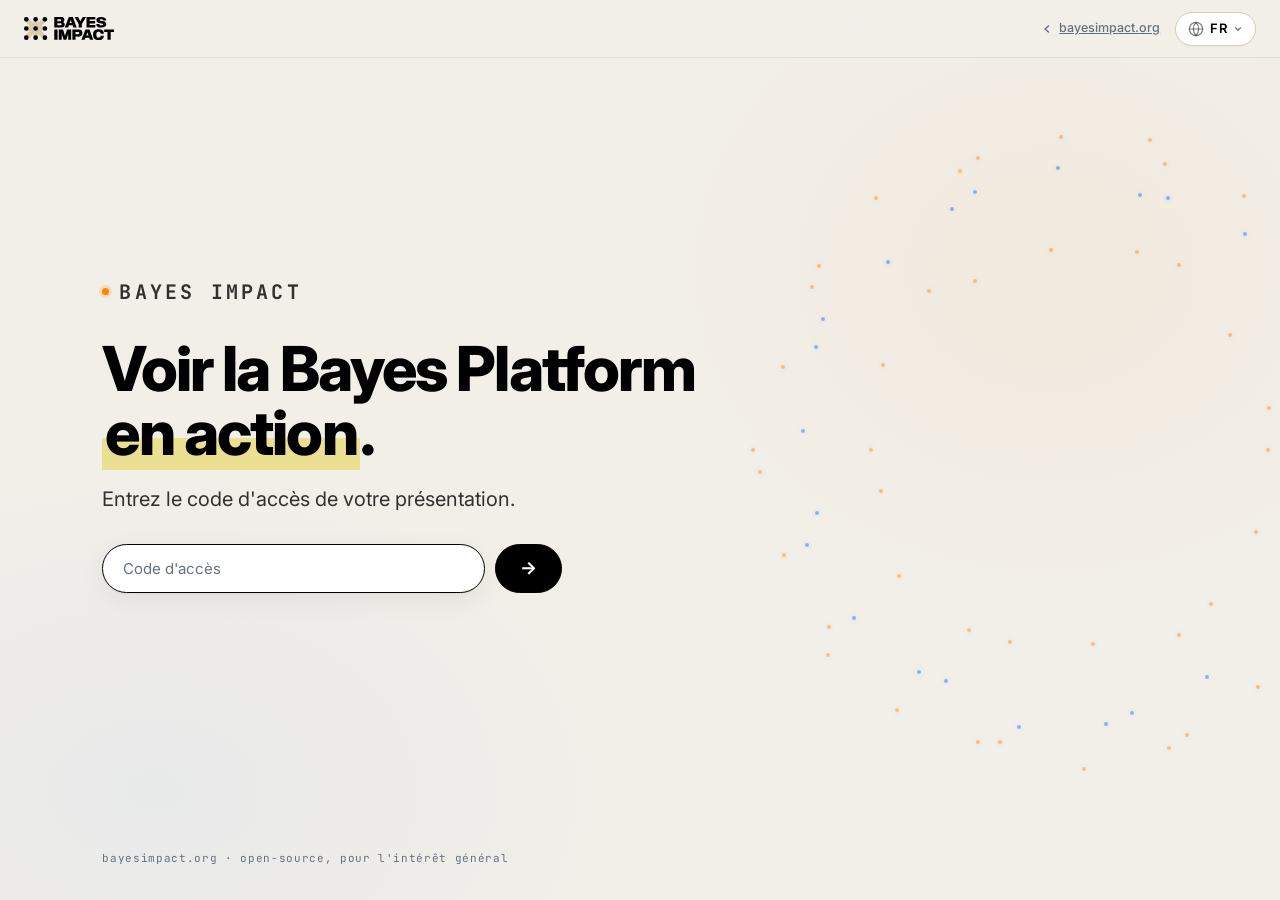
==== commit 0bdff878: "Redesign splash gate on the Bayes design system Warm beige (not dark space), the site-matching top n" ====
--- a/index.html
+++ b/index.html
@@ -1,9 +1,9 @@
 <!DOCTYPE html>
-<html lang="en">
+<html lang="fr" data-lang="fr">
 <head>
 <meta charset="UTF-8" />
 <meta name="viewport" content="width=device-width, initial-scale=1.0" />
-<title>Bayes — Demos</title>
+<title>Bayes Impact</title>
 <meta name="robots" content="noindex" />
 <link rel="icon" href="assets/logos/bi-colors.svg" />
 <link rel="preconnect" href="https://fonts.googleapis.com"><link rel="preconnect" href="https://fonts.gstatic.com" crossorigin>
@@ -11,38 +11,91 @@
 <link rel="stylesheet" href="lib/bayes.css" />
 </head>
 <body>
+
+<!-- top nav — same chrome as the decks (logo backlink + language switcher) -->
+<nav class="nav">
+  <a class="nav-home" href="https://www.bayesimpact.org" target="_blank" rel="noopener" title="bayesimpact.org">
+    <img src="assets/logos/bi-colors.svg" alt="Bayes Impact" />
+  </a>
+  <div class="nav-spacer"></div>
+  <a class="nav-back" href="https://www.bayesimpact.org" target="_blank" rel="noopener">
+    <svg width="12" height="12" viewBox="0 0 12 12" fill="none"><path d="M7.5 9 4 6l3.5-3" stroke="currentColor" stroke-width="1.5" stroke-linecap="round" stroke-linejoin="round"/></svg><span>bayesimpact.org</span>
+  </a>
+  <div class="nav-btn lang-toggle" id="langToggle" tabindex="0" aria-label="Language">
+    <svg class="lang-globe" width="16" height="16" viewBox="0 0 24 24" fill="none" stroke="currentColor" stroke-width="1.8" stroke-linecap="round" stroke-linejoin="round"><circle cx="12" cy="12" r="10"/><path d="M2 12h20"/><path d="M12 2a15.3 15.3 0 0 1 4 10 15.3 15.3 0 0 1-4 10 15.3 15.3 0 0 1-4-10 15.3 15.3 0 0 1 4-10z"/></svg>
+    <span class="lang-current" id="langCur">FR</span>
+    <svg class="lang-chevron" width="10" height="10" viewBox="0 0 12 12" fill="none"><path d="M3 4.5 6 7.5 9 4.5" stroke="currentColor" stroke-width="1.5" stroke-linecap="round" stroke-linejoin="round"/></svg>
+    <div class="lang-menu" role="menu">
+      <button type="button" data-l="fr" class="active">Français</button>
+      <button type="button" data-l="en">English</button>
+    </div>
+  </div>
+</nav>
+
 <main class="splash" id="splash">
-  <img class="splash-logo" src="assets/logos/bi-white.svg" alt="Bayes Impact" />
-  <h1>Bayes&nbsp;·&nbsp;Demos</h1>
-  <p>Démonstrations &amp; présentations interactives de la Bayes Platform.<br/>Interactive demos &amp; presentations of the Bayes Platform.</p>
+  <div class="splash-orbit" id="splashOrbit"></div>
+  <p class="eyebrow splash-eyebrow"><span data-lang="fr">Bayes Impact</span><span data-lang="en">Bayes Impact</span></p>
+  <h1>
+    <span data-lang="fr">Voir la Bayes Platform <em class="hl">en action</em>.</span>
+    <span data-lang="en">See the Bayes Platform <em class="hl">in action</em>.</span>
+  </h1>
+  <p>
+    <span data-lang="fr">Entrez le code d'accès de votre présentation.</span>
+    <span data-lang="en">Enter your presentation's access code.</span>
+  </p>
   <form class="splash-form" id="gate" autocomplete="off">
-    <input id="code" name="code" type="text" placeholder="Code d'accès · access code" aria-label="access code" autofocus />
-    <button type="submit">→</button>
+    <input id="code" name="code" type="text" aria-label="access code" autofocus />
+    <button type="submit" aria-label="Open">→</button>
   </form>
   <div class="splash-hint" id="hint"></div>
-  <div class="splash-foot">bayesimpact.org — open-source for the public good</div>
+  <div class="splash-foot">bayesimpact.org · <span data-lang="fr">open-source, pour l'intérêt général</span><span data-lang="en">open-source, for the public good</span></div>
 </main>
 
 <script>
 (function () {
-  // twinkling starfield
-  var sp = document.getElementById("splash");
-  for (var i = 0; i < 90; i++) {
-    var s = document.createElement("span"); s.className = "star";
-    var z = (Math.random() * 1.8 + 0.6).toFixed(1);
-    s.style.cssText = "width:" + z + "px;height:" + z + "px;left:" + (Math.random() * 100).toFixed(2) +
-      "%;top:" + (Math.random() * 100).toFixed(2) + "%;--tw:" + (Math.random() * 3 + 2).toFixed(1) +
-      "s;animation-delay:" + (Math.random() * 3).toFixed(1) + "s";
-    sp.appendChild(s);
+  var html = document.documentElement, curEl = document.getElementById("langCur");
+  var input = document.getElementById("code"), hint = document.getElementById("hint");
+  var PH = { fr: "Code d'accès", en: "Access code" };
+  function setLang(l) {
+    html.setAttribute("data-lang", l);
+    try { localStorage.setItem("bayesLang", l); } catch (e) {}
+    curEl.textContent = l.toUpperCase();
+    [].forEach.call(document.querySelectorAll(".lang-menu button"), function (b) { b.classList.toggle("active", b.getAttribute("data-l") === l); });
+    input.placeholder = PH[l] || PH.fr; hint.textContent = "";
   }
-  // access gate → demos/<slug>/   (security-by-obscurity; the repo is public anyway)
-  var form = document.getElementById("gate"), input = document.getElementById("code"), hint = document.getElementById("hint");
+  var saved; try { saved = localStorage.getItem("bayesLang"); } catch (e) {}
+  setLang(saved === "en" ? "en" : "fr");
+
+  // language dropdown
+  var lt = document.getElementById("langToggle");
+  lt.addEventListener("click", function () { lt.classList.toggle("open"); });
+  document.addEventListener("click", function (e) { if (!lt.contains(e.target)) lt.classList.remove("open"); });
+  [].forEach.call(document.querySelectorAll(".lang-menu button"), function (b) {
+    b.addEventListener("click", function (e) { e.stopPropagation(); setLang(b.getAttribute("data-l")); lt.classList.remove("open"); });
+  });
+
+  // subtle brand orbit (echoes the deck's planet-orbit motif, on light)
+  var orbit = document.getElementById("splashOrbit");
+  [{ r: 33, n: 18, d: 150 }, { r: 44, n: 26, d: 210, rev: 1 }, { r: 50, n: 30, d: 280 }].forEach(function (R) {
+    var ring = document.createElement("div"); ring.className = "oring";
+    ring.style.animation = "spin " + R.d + "s linear infinite" + (R.rev ? " reverse" : "");
+    for (var k = 0; k < R.n; k++) {
+      var a = ((360 / R.n) * k + (k % 3) * 4) * Math.PI / 180, rr = R.r + (k % 4) - 1.5;
+      var dt = document.createElement("span"); dt.className = "odot";
+      dt.style.left = (50 + rr * Math.cos(a)).toFixed(2) + "%";
+      dt.style.top = (50 + rr * Math.sin(a)).toFixed(2) + "%";
+      ring.appendChild(dt);
+    }
+    orbit.appendChild(ring);
+  });
+
+  // access gate → demos/<slug>/  (security-by-obscurity; the repo is public anyway)
   function slugify(v) { return (v || "").trim().toLowerCase().replace(/[^a-z0-9]+/g, "-").replace(/^-+|-+$/g, ""); }
-  form.addEventListener("submit", function (e) {
+  document.getElementById("gate").addEventListener("submit", function (e) {
     e.preventDefault();
-    var slug = slugify(input.value);
-    if (!slug) { hint.textContent = "Entrez le code de votre démo · enter your demo code"; return; }
-    hint.textContent = "Ouverture… · opening…";
+    var slug = slugify(input.value), l = html.getAttribute("data-lang");
+    if (!slug) { hint.textContent = l === "en" ? "Enter your demo code." : "Entrez le code de votre démo."; return; }
+    hint.textContent = l === "en" ? "Opening…" : "Ouverture…";
     window.location.href = "demos/" + slug + "/";
   });
 })();
--- a/lib/bayes.css
+++ b/lib/bayes.css
@@ -63,7 +63,7 @@
   h1.big{font-size:clamp(38px,5.2vw,68px); line-height:1.05; letter-spacing:-.03em; font-weight:800; margin:0 0 20px; max-width:18ch;}
   h2.title{font-size:clamp(30px,3.6vw,46px); line-height:1.1; letter-spacing:-.025em; font-weight:800; margin:0 0 16px; max-width:20ch;}
   em.hl{font-style:normal; background:linear-gradient(180deg,transparent 58%,var(--gold-bg) 58%); padding:0 3px;}
-  .slide.dark em.hl{background:linear-gradient(180deg,transparent 58%,rgba(255,132,0,.85) 58%); color:#fff;}
+  .slide.dark em.hl{background:linear-gradient(180deg,transparent 56%,rgba(235,224,146,.32) 56%); color:#fff;}
   .lead{font-size:clamp(17px,1.5vw,21px); color:var(--ink-soft); max-width:62ch; margin:0 0 8px; line-height:1.55;}
   .slide.dark .lead{color:rgba(255,255,255,.82);}
 
@@ -239,7 +239,7 @@
   .cover h1{font-size:clamp(64px,11vw,150px); line-height:.92; letter-spacing:-.04em; font-weight:900; margin:0;}
   .cover .sub{font-size:clamp(20px,2.4vw,30px); font-weight:600; color:rgba(255,255,255,.9); margin:14px 0 0; letter-spacing:-.01em;}
   .cover .tagline{font-size:clamp(22px,2.6vw,34px); margin:46px 0 0; font-weight:300; color:#fff;}
-  .cover .tagline em{font-style:normal; color:var(--accent-orange); font-weight:600;}
+  .cover .tagline em{font-style:normal; font-weight:600; color:#fff; background:linear-gradient(180deg,transparent 56%,rgba(235,224,146,.32) 56%); padding:0 2px;}
   .cover-foot{position:absolute; left:88px; right:88px; bottom:54px; display:flex; justify-content:space-between; gap:20px; flex-wrap:wrap; font-family:'JetBrains Mono',monospace; font-size:12px; color:rgba(255,255,255,.55); letter-spacing:.04em;}
   .cover-foot .cf-r{color:rgba(255,255,255,.4);}
 
@@ -480,10 +480,51 @@
     .wb,.wa-tool,.wa-fill,.wa-dossier,.wa-notif,.v-transcript,.hero-planet img{animation:none;}
   }
 
-  /* ===== LANGUAGE TOGGLE (added by kit) ===== */
-  .lang-toggle{position:fixed; top:18px; right:24px; z-index:300; font-family:'JetBrains Mono',monospace; font-size:11px; font-weight:700; letter-spacing:.08em; padding:6px 11px; border-radius:999px; border:1px solid var(--border-soft); background:var(--card); color:var(--ink); cursor:pointer; box-shadow:var(--shadow); transition:transform .15s ease, border-color .15s ease;}
-  .lang-toggle:hover{transform:translateY(-1px); border-color:var(--ink);}
-  @media (max-width:760px){ .lang-toggle{top:13px; right:13px; padding:5px 9px; font-size:10px;} }
+  /* ===== TOP NAV — matches www.bayesimpact.org (logo backlink · label · lang · PDF) ===== */
+  .nav{position:fixed; top:0; left:0; right:0; z-index:250; height:58px; padding:0 24px; display:flex; align-items:center; gap:15px;
+       background:rgba(242,239,233,.72); backdrop-filter:blur(16px); -webkit-backdrop-filter:blur(16px);
+       border-bottom:1px solid rgba(0,0,0,.06); transition:background .45s ease, border-color .45s ease;}
+  .nav-home{display:inline-flex; align-items:center; transition:opacity .15s ease;}
+  .nav-home:hover{opacity:.65;}
+  .nav-home img{height:23px; width:auto; display:block;}
+  .nav-sep{font-family:'JetBrains Mono',monospace; font-size:11px; font-weight:700; letter-spacing:.12em; text-transform:uppercase; color:var(--muted); padding-left:15px; border-left:1px solid var(--border-soft); white-space:nowrap;}
+  .nav-spacer{flex:1 1 auto;}
+  .nav-back{display:inline-flex; align-items:center; gap:6px; font-size:12.5px; font-weight:500; color:var(--muted); transition:color .15s ease;}
+  .nav-back:hover{color:var(--ink);}
+  .nav-back svg{display:block;}
+  /* shared pill (lang + pdf), exactly the bayesimpact.org control style */
+  .nav-btn{display:inline-flex; align-items:center; gap:6px; height:34px; padding:0 12px; font-family:inherit; font-size:13px; font-weight:600; letter-spacing:.03em;
+           border:1px solid var(--border-soft); border-radius:999px; background:var(--card); color:var(--ink); cursor:pointer; user-select:none;
+           box-shadow:0 1px 2px rgba(0,0,0,.04); transition:border-color .18s ease, box-shadow .18s ease, transform .15s ease;}
+  .nav-btn:hover{transform:translateY(-1px); border-color:rgba(0,0,0,.45); box-shadow:0 4px 14px rgba(0,0,0,.09);}
+  .nav-btn svg{display:block; flex:0 0 auto;}
+  .lang-toggle{position:relative;}
+  .lang-globe{color:rgba(0,0,0,.5);}
+  .lang-toggle:hover .lang-globe, .lang-toggle.open .lang-globe{color:var(--ink);}
+  .lang-chevron{transition:transform .2s ease; opacity:.55;}
+  .lang-toggle.open{border-color:rgba(0,0,0,.45);}
+  .lang-toggle.open .lang-chevron{transform:rotate(180deg);}
+  .lang-menu{position:absolute; top:42px; right:0; background:var(--card); border-radius:12px; box-shadow:0 10px 32px rgba(0,0,0,.12);
+             padding:6px; min-width:140px; opacity:0; pointer-events:none; transform:translateY(-4px); transition:opacity .2s ease, transform .2s ease; z-index:260;}
+  .lang-toggle.open .lang-menu{opacity:1; pointer-events:auto; transform:translateY(0);}
+  .lang-menu button{display:block; width:100%; text-align:left; padding:8px 12px; border:none; background:none; border-radius:8px; font-family:inherit; font-size:13.5px; font-weight:500; color:var(--ink); cursor:pointer;}
+  .lang-menu button:hover{background:var(--bg);}
+  .lang-menu button.active{background:var(--ink); color:var(--bg);}
+  /* dark-slide adaptation (cover / earth / closing) */
+  .nav.on-dark{background:rgba(8,12,22,.5); border-bottom-color:rgba(255,255,255,.1);}
+  .nav.on-dark .nav-sep{color:rgba(255,255,255,.55); border-left-color:rgba(255,255,255,.18);}
+  .nav.on-dark .nav-back{color:rgba(255,255,255,.6);}
+  .nav.on-dark .nav-back:hover{color:#fff;}
+  .nav.on-dark .nav-btn{background:rgba(255,255,255,.08); border-color:rgba(255,255,255,.22); color:#fff;}
+  .nav.on-dark .nav-btn:hover{border-color:rgba(255,255,255,.5);}
+  .nav.on-dark .lang-globe{color:rgba(255,255,255,.7);}
+  .nav.on-dark .lang-menu{background:#11161f; box-shadow:0 10px 32px rgba(0,0,0,.4);}
+  .nav.on-dark .lang-menu button{color:#fff;}
+  .nav.on-dark .lang-menu button:hover{background:rgba(255,255,255,.08);}
+  .nav.on-dark .lang-menu button.active{background:#fff; color:var(--ink);}
+  @media (max-width:760px){ .nav{height:52px; padding:0 14px; gap:10px;} .nav-sep, .nav-back{display:none;} .nav-home img{height:20px;} .nav-btn{height:32px; padding:0 10px; font-size:12px;} }
+  /* per-page Bayes mark for PDF (nav is hidden in print) */
+  .print-mark{display:none;}
 
   /* ============================================================
      BAYES-DEMOS additions: bilingual · full-bleed earth · splash · PDF
@@ -493,11 +534,11 @@
   html[data-lang="fr"] [data-lang]:not([data-lang="fr"]),
   html[data-lang="en"] [data-lang]:not([data-lang="en"]) { display:none !important; }
 
-  /* ---- Full-bleed "earth" hero (closer to bayesimpact.org): the whole slide is space ---- */
-  .slide.earth{ background:radial-gradient(70% 90% at 70% 35%, rgba(40,76,150,.30) 0%, transparent 60%), radial-gradient(130% 130% at 72% 30%, #0a1426 0%, #060b18 42%, #02040a 100%); color:#fff; }
+  /* ---- Full-bleed "earth" hero (bayesimpact.org-style): quiet deep space, restrained glow ---- */
+  .slide.earth{ background:radial-gradient(60% 80% at 70% 38%, rgba(34,64,128,.18) 0%, transparent 58%), radial-gradient(130% 130% at 72% 30%, #0b1322 0%, #070c17 46%, #03060d 100%); color:#fff; }
   .slide.earth .believe-box{ background:none !important; box-shadow:none; border-radius:0; padding:0; min-height:auto; }
-  .slide.earth .hero-planet img{ filter:drop-shadow(0 0 60px rgba(120,170,255,.35)); }
-  .believe-cycle{ transition:opacity .5s ease; min-height:2.6em; }
+  .slide.earth .hero-planet img{ filter:drop-shadow(0 0 26px rgba(110,150,220,.18)); }   /* far less afterglow */
+  .believe-cycle{ display:block; color:var(--gold-bg); margin-top:6px; min-height:2.6em; transition:opacity .5s ease; }
   .believe-cycle::after{ display:none; }          /* fade-cycle, not typewriter */
 
   /* ---- PDF button (desktop chrome) ---- */
@@ -505,19 +546,106 @@
   .pdf-btn:hover{ transform:translateY(-1px); border-color:var(--ink); }
   @media (max-width:760px){ .pdf-btn{ display:none; } }
 
-  /* ---- Splash (landing gate) ---- */
-  .splash{ min-height:100vh; display:flex; flex-direction:column; align-items:center; justify-content:center; text-align:center; gap:22px; padding:40px 24px; background:radial-gradient(70% 90% at 50% 30%, rgba(40,76,150,.28) 0%, transparent 60%), radial-gradient(130% 130% at 50% 30%, #0a1426 0%, #060b18 45%, #02040a 100%); color:#fff; position:relative; overflow:hidden; }
-  .splash .star{ position:absolute; background:#fff; border-radius:50%; opacity:.5; animation:twinkle var(--tw,3s) ease-in-out infinite; }
-  .splash-logo{ height:34px; z-index:1; }
-  .splash h1{ z-index:1; font-size:clamp(30px,5vw,56px); font-weight:900; letter-spacing:-.03em; margin:0; max-width:18ch; }
-  .splash p{ z-index:1; color:rgba(255,255,255,.75); font-size:clamp(15px,1.6vw,19px); margin:0; max-width:46ch; }
-  .splash-form{ z-index:1; display:flex; gap:8px; margin-top:8px; width:min(440px,86vw); }
-  .splash-form input{ flex:1; border:1px solid rgba(255,255,255,.2); background:rgba(255,255,255,.06); color:#fff; border-radius:999px; padding:13px 18px; font-size:15px; font-family:inherit; outline:none; }
-  .splash-form input::placeholder{ color:rgba(255,255,255,.45); }
-  .splash-form input:focus{ border-color:var(--accent-orange); }
-  .splash-form button{ border:none; background:var(--accent-orange); color:#fff; border-radius:999px; padding:13px 22px; font-weight:700; font-size:15px; cursor:pointer; font-family:inherit; }
-  .splash-hint{ z-index:1; font-family:'JetBrains Mono',monospace; font-size:12px; color:rgba(255,255,255,.45); min-height:1.2em; }
-  .splash-foot{ position:absolute; bottom:22px; z-index:1; font-family:'JetBrains Mono',monospace; font-size:11px; color:rgba(255,255,255,.4); letter-spacing:.06em; }
+  /* ---- Splash (landing gate) — warm, on the Bayes design system ---- */
+  .splash{ min-height:100vh; display:flex; flex-direction:column; align-items:flex-start; justify-content:center;
+           padding:96px clamp(28px,8vw,120px); position:relative; overflow:hidden;
+           background:radial-gradient(58% 70% at 82% 30%, rgba(255,132,0,.05) 0%, transparent 55%), radial-gradient(60% 60% at 12% 88%, rgba(16,103,254,.045) 0%, transparent 60%), var(--bg); }
+  .splash-orbit{ position:absolute; right:-8%; top:50%; transform:translateY(-50%); width:min(620px,52vw); aspect-ratio:1; pointer-events:none; z-index:0; opacity:.9; }
+  .splash-orbit .oring{ position:absolute; inset:0; border-radius:50%; transform-origin:center; }
+  .splash-orbit .odot{ position:absolute; width:4px; height:4px; margin:-2px 0 0 -2px; border-radius:50%; background:var(--accent-orange); opacity:.5; }
+  .splash-orbit .oring:nth-child(2) .odot{ background:var(--accent-blue); }
+  .splash-eyebrow{ z-index:1; }
+  .splash h1{ z-index:1; font-size:clamp(34px,5.4vw,62px); line-height:1.04; font-weight:800; letter-spacing:-.03em; margin:0 0 18px; max-width:16ch; color:var(--ink); }
+  .splash p{ z-index:1; color:var(--ink-soft); font-size:clamp(16px,1.6vw,20px); margin:0 0 30px; max-width:44ch; line-height:1.5; }
+  .splash-form{ z-index:1; display:flex; gap:10px; width:min(460px,90vw); }
+  .splash-form input{ flex:1; border:1px solid var(--border-soft); background:var(--card); color:var(--ink); border-radius:999px; padding:14px 20px; font-size:15px; font-family:inherit; outline:none; box-shadow:var(--shadow); transition:border-color .15s ease; }
+  .splash-form input::placeholder{ color:var(--muted); }
+  .splash-form input:focus{ border-color:var(--ink); }
+  .splash-form button{ border:1px solid var(--ink); background:var(--ink); color:#fff; border-radius:999px; padding:14px 24px; font-weight:700; font-size:18px; line-height:1; cursor:pointer; font-family:inherit; transition:transform .15s ease, box-shadow .15s ease; }
+  .splash-form button:hover{ transform:translateY(-1px); box-shadow:0 6px 16px rgba(0,0,0,.18); }
+  .splash-hint{ z-index:1; margin-top:16px; font-family:'JetBrains Mono',monospace; font-size:12px; color:var(--muted); min-height:1.2em; letter-spacing:.02em; }
+  .splash-foot{ position:absolute; left:clamp(28px,8vw,120px); bottom:34px; z-index:1; font-family:'JetBrains Mono',monospace; font-size:11px; color:var(--muted); letter-spacing:.06em; }
+  @media (max-width:760px){ .splash{ padding:88px 22px 64px; } .splash-orbit{ opacity:.4; right:-30%; } .splash-foot{ left:22px; } }
+
+  /* ============================================================
+     PLATFORM SLIDES — reusable "product window" + mockup primitives
+     (generic, for the optional Bayes Platform showcase slides)
+     ============================================================ */
+  /* a window/app frame that makes a generic mockup read as a real product screenshot */
+  .win{ background:var(--card); border:1px solid var(--border-soft); border-radius:var(--radius); box-shadow:var(--shadow); overflow:hidden; }
+  .win-bar{ display:flex; align-items:center; gap:10px; padding:11px 16px; border-bottom:1px solid var(--border-soft); background:var(--cream); }
+  .win-dots{ display:flex; gap:6px; }
+  .win-dots i{ width:10px; height:10px; border-radius:50%; background:var(--border-soft); display:block; }
+  .win-dots i:nth-child(1){ background:#E5897B; } .win-dots i:nth-child(2){ background:#E8C36B; } .win-dots i:nth-child(3){ background:#8FB98C; }
+  .win-title{ font-weight:600; font-size:13.5px; display:flex; align-items:center; gap:8px; }
+  .win-title svg{ width:16px; height:16px; color:var(--muted); }
+  .win-tag{ margin-left:auto; font-family:'JetBrains Mono',monospace; font-size:10px; font-weight:700; letter-spacing:.08em; text-transform:uppercase; color:var(--muted); border:1px solid var(--border-soft); border-radius:6px; padding:3px 8px; }
+  .win-body{ padding:18px; }
+
+  /* generic studio: a grid of agent cards (Form / Conversation), like the workspace */
+  .agent-grid{ display:grid; grid-template-columns:repeat(3,1fr); gap:12px; }
+  .agent-card{ border:1px solid var(--border-soft); border-radius:10px; padding:14px; background:var(--card); }
+  .agent-card .ac-type{ font-family:'JetBrains Mono',monospace; font-size:10px; font-weight:700; letter-spacing:.06em; text-transform:uppercase; color:var(--muted); border:1px solid var(--border-soft); border-radius:6px; padding:2px 7px; display:inline-block; margin-bottom:9px; }
+  .agent-card.conv .ac-type{ color:var(--accent-blue); border-color:rgba(16,103,254,.3); }
+  .agent-card .ac-name{ font-weight:700; font-size:14.5px; display:flex; align-items:center; gap:8px; }
+  .agent-card .ac-name svg{ width:15px; height:15px; color:var(--muted); }
+  .agent-card .ac-meta{ font-size:11.5px; color:var(--muted); margin-top:5px; }
+  .agent-card.new{ border-style:dashed; display:flex; flex-direction:column; justify-content:center; align-items:flex-start; gap:8px; color:var(--muted); }
+  .agent-card.new .ac-add{ font-weight:700; color:var(--ink); display:inline-flex; align-items:center; gap:7px; }
+  .agent-card.new .ac-add .plus{ width:18px; height:18px; border-radius:6px; background:var(--accent-orange); color:#fff; display:grid; place-items:center; font-size:13px; }
+
+  /* generic analytics: tiny bar chart + topic-coverage list */
+  .metric-grid{ display:grid; grid-template-columns:1.1fr 1fr; gap:16px; }
+  .metric{ border:1px solid var(--border-soft); border-radius:10px; padding:14px 16px; background:var(--card); }
+  .metric .m-lab{ font-family:'JetBrains Mono',monospace; font-size:10.5px; font-weight:700; letter-spacing:.08em; text-transform:uppercase; color:var(--muted); }
+  .metric .m-big{ font-size:30px; font-weight:800; letter-spacing:-.02em; margin-top:2px; }
+  .bars{ display:flex; align-items:flex-end; gap:6px; height:84px; margin-top:12px; }
+  .bars i{ flex:1; background:var(--accent-orange); border-radius:3px 3px 0 0; min-height:4px; opacity:.85; display:block; }
+  .bars i.q{ background:var(--accent-blue); }
+  .topics{ display:flex; flex-direction:column; gap:9px; margin-top:4px; }
+  .topic{ display:grid; grid-template-columns:1fr 90px auto; align-items:center; gap:10px; font-size:13px; }
+  .topic .t-bar{ height:7px; border-radius:4px; background:var(--cream); border:1px solid var(--border-soft); overflow:hidden; }
+  .topic .t-bar span{ display:block; height:100%; background:var(--accent-blue); }
+  .topic.gap .t-bar span{ background:var(--warn); }
+  .topic .t-n{ font-family:'JetBrains Mono',monospace; font-size:11px; color:var(--muted); }
+  .topic .t-flag{ font-family:'JetBrains Mono',monospace; font-size:9.5px; font-weight:700; letter-spacing:.04em; color:var(--warn); background:var(--warn-soft); border-radius:5px; padding:2px 6px; }
+
+  /* incident / cautionary callout (e.g. the Austrian AMS bias case) */
+  .incident{ display:flex; gap:14px; align-items:flex-start; border:1px solid var(--danger-soft); background:var(--danger-soft); border-radius:12px; padding:16px 18px; }
+  .incident .inc-ico{ flex:0 0 auto; width:30px; height:30px; border-radius:8px; background:var(--danger); color:#fff; display:grid; place-items:center; font-size:17px; font-weight:800; }
+  .incident .inc-src{ font-family:'JetBrains Mono',monospace; font-size:10.5px; font-weight:700; letter-spacing:.05em; text-transform:uppercase; color:var(--danger); }
+  .incident .inc-head{ font-weight:700; font-size:15.5px; margin:3px 0 4px; letter-spacing:-.01em; }
+  .incident .inc-sub{ font-size:13px; color:var(--ink-soft); line-height:1.5; }
+
+  /* connector / sandbox map (protocol-compliant agent ⇄ back-office) */
+  .conn-map{ display:grid; grid-template-columns:1fr auto 1fr auto 1fr; align-items:center; gap:10px; margin-top:8px; }
+  .conn-node{ border:1px solid var(--border-soft); border-radius:12px; padding:16px 14px; text-align:center; background:var(--card); box-shadow:var(--shadow); }
+  .conn-node.mid{ border-color:var(--accent-orange); box-shadow:0 0 0 2px rgba(255,132,0,.1), var(--shadow); }
+  .conn-node .cn-ico{ width:30px; height:30px; margin:0 auto 8px; color:var(--ink); }
+  .conn-node .cn-ico svg{ width:30px; height:30px; }
+  .conn-node .cn-t{ font-weight:700; font-size:14px; }
+  .conn-node .cn-s{ font-size:11.5px; color:var(--muted); margin-top:3px; }
+  .conn-arrow{ color:var(--border-soft); display:flex; align-items:center; justify-content:center; font-family:'JetBrains Mono',monospace; font-size:11px; }
+  .conn-arrow b{ display:block; }
+  .guardrails{ display:flex; flex-wrap:wrap; gap:8px; margin-top:18px; }
+  .guard{ display:inline-flex; align-items:center; gap:7px; font-family:'JetBrains Mono',monospace; font-size:11.5px; font-weight:600; padding:7px 12px; border-radius:999px; background:var(--ok-soft); color:var(--ok); border:1px solid rgba(31,122,63,.2); }
+  .guard::before{ content:'✓'; font-weight:800; }
+
+  /* generic review/eval: per-session question rows */
+  .review-q{ display:flex; flex-direction:column; gap:10px; }
+  .rq{ display:flex; align-items:center; gap:12px; border:1px solid var(--border-soft); border-radius:10px; padding:12px 14px; background:var(--card); }
+  .rq .rq-q{ flex:1; font-size:13.5px; }
+  .rq .rq-type{ font-family:'JetBrains Mono',monospace; font-size:10.5px; font-weight:600; color:var(--muted); border:1px solid var(--border-soft); border-radius:6px; padding:3px 8px; white-space:nowrap; }
+  .rq .rq-toggle{ width:30px; height:17px; border-radius:999px; background:var(--accent-blue); position:relative; flex:0 0 auto; }
+  .rq .rq-toggle::after{ content:''; position:absolute; top:2px; right:2px; width:13px; height:13px; border-radius:50%; background:#fff; }
+  .rq .rq-toggle.off{ background:var(--border-soft); }
+  .rq .rq-toggle.off::after{ left:2px; right:auto; }
+
+  @media (max-width:760px){
+    .agent-grid{ grid-template-columns:1fr 1fr; } .metric-grid{ grid-template-columns:1fr; }
+    .conn-map{ grid-template-columns:1fr; } .conn-arrow{ transform:rotate(90deg); padding:2px 0; }
+    .topic{ grid-template-columns:1fr 60px auto; }
+  }
 
   /* ============================================================
      PRINT / PDF — desktop layout, one slide per page, demos finished
@@ -526,7 +654,7 @@
     @page { size: 1280px 800px; margin: 0; }
     html, body { background:#fff !important; }
     .deck { display:block !important; height:auto !important; overflow:visible !important; scroll-snap-type:none !important; }
-    .dots, .hint, .lang-toggle, .pdf-btn, .demo-controls, .wa-input { display:none !important; }
+    .nav, .dots, .hint, .demo-controls, .wa-input { display:none !important; }
     .reveal { opacity:1 !important; transform:none !important; }
     .slide {
       width:1280px !important; height:800px !important; min-height:0 !important;
@@ -534,6 +662,9 @@
       page-break-after:always; break-after:page; page-break-inside:avoid; break-inside:avoid;
       scroll-snap-align:none !important; display:flex !important; justify-content:center !important;
     }
+    /* every printed page carries the Bayes mark (the nav is gone) */
+    .print-mark { display:block !important; position:absolute !important; top:30px; left:72px; height:20px; width:auto; opacity:.9; }
+    .slide.dark .print-mark { filter:none; }
     /* force the DESKTOP layout even though print width may be narrow */
     .demo-stage { grid-template-columns:1fr 380px !important; }
     .pipeline   { grid-template-columns:1fr auto 1.25fr auto 1fr !important; gap:12px !important; }
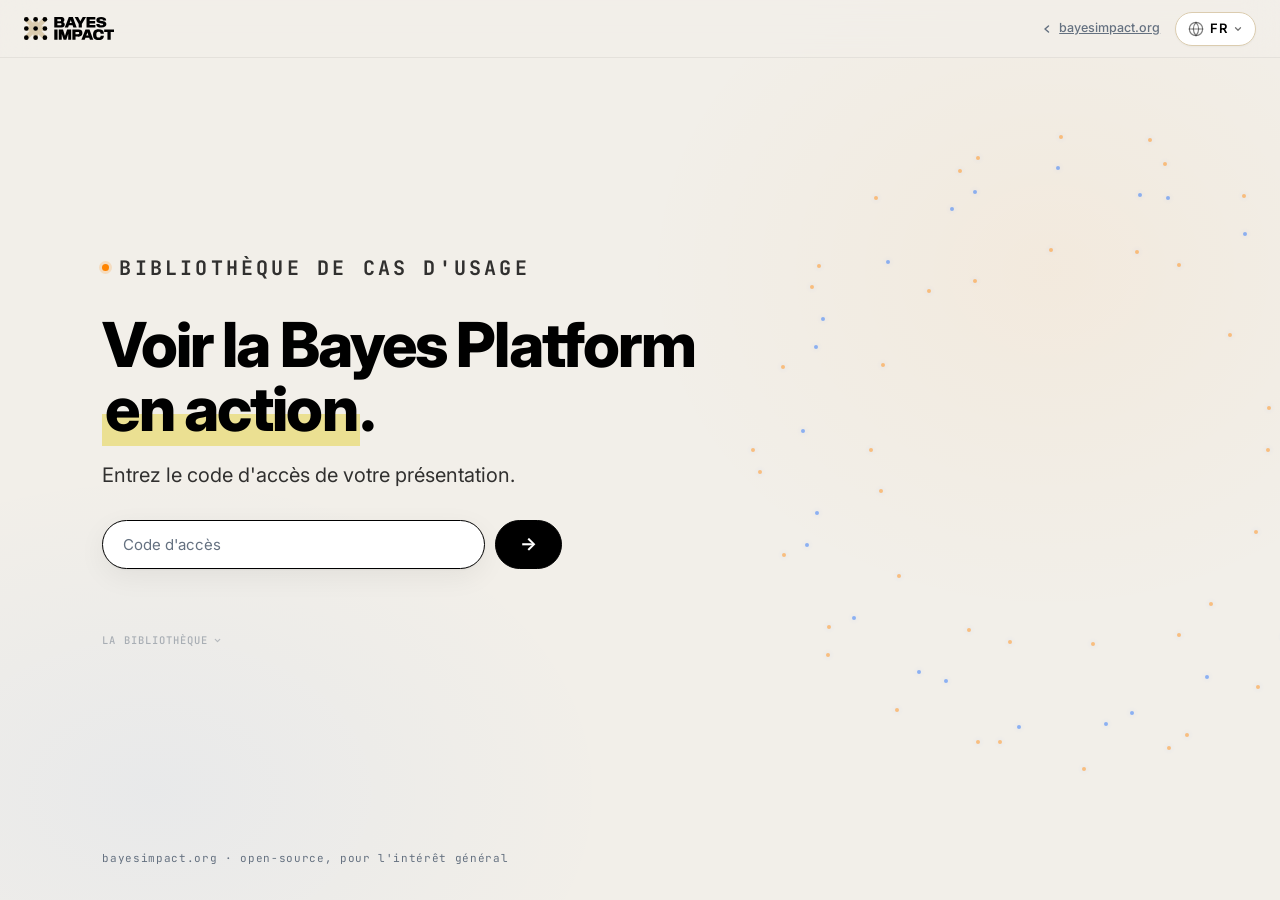
==== commit 757790b1: "Splash: drop redundant "Bayes Impact ·" from the eyebrow The logo is already in the header, and the " ====
--- a/index.html
+++ b/index.html
@@ -9,6 +9,27 @@
 <link rel="preconnect" href="https://fonts.googleapis.com"><link rel="preconnect" href="https://fonts.gstatic.com" crossorigin>
 <link href="https://fonts.googleapis.com/css2?family=Inter:wght@300;400;500;600;700;800;900&family=JetBrains+Mono:wght@400;500;700&display=swap" rel="stylesheet">
 <link rel="stylesheet" href="lib/bayes.css" />
+<style>
+  /* splash-only: the "browse the library" affordance */
+  .browse-link{display:inline-flex; align-items:center; gap:5px; margin-top:34px; background:none;
+    border:0; padding:0; font-family:'JetBrains Mono',monospace; font-size:10.5px; font-weight:500;
+    letter-spacing:.1em; text-transform:uppercase; color:var(--muted); opacity:.5; cursor:pointer;
+    transition:opacity .15s, color .15s;}
+  .browse-link:hover{opacity:1; color:var(--ink);}
+  .browse-link .bl-chev{width:9px; height:9px; opacity:.8; transition:transform .2s;}
+  .browse-link.is-open .bl-chev{transform:rotate(180deg);}
+  .browse-panel{display:none; width:min(460px,88vw); margin-top:16px;}
+  .browse-panel.open{display:block; animation:blFade .4s ease;}
+  @keyframes blFade{from{opacity:0; transform:translateY(8px);} to{opacity:1; transform:none;}}
+  .uc-row{display:flex; align-items:center; gap:12px; padding:12px 15px; margin-bottom:8px;
+    background:var(--card); border:1px solid var(--border-soft); border-radius:12px;
+    text-decoration:none; color:var(--ink); box-shadow:var(--shadow); transition:border-color .15s, transform .15s;}
+  .uc-row:hover{border-color:var(--accent-orange); transform:translateX(2px);}
+  .uc-txt{display:flex; flex-direction:column; gap:2px; text-align:left;}
+  .uc-t{font-weight:700; font-size:14.5px; letter-spacing:-.01em;}
+  .uc-d{font-size:12px; color:var(--muted);}
+  .uc-arrow{margin-left:auto; color:var(--accent-orange); font-weight:700;}
+</style>
 </head>
 <body>
 
@@ -34,7 +55,7 @@
 
 <main class="splash" id="splash">
   <div class="splash-orbit" id="splashOrbit"></div>
-  <p class="eyebrow splash-eyebrow"><span data-lang="fr">Bayes Impact</span><span data-lang="en">Bayes Impact</span></p>
+  <p class="eyebrow splash-eyebrow"><span data-lang="fr">Bibliothèque de cas d'usage</span><span data-lang="en">Use-case library</span></p>
   <h1>
     <span data-lang="fr">Voir la Bayes Platform <em class="hl">en action</em>.</span>
     <span data-lang="en">See the Bayes Platform <em class="hl">in action</em>.</span>
@@ -48,6 +69,34 @@
     <button type="submit" aria-label="Open">→</button>
   </form>
   <div class="splash-hint" id="hint"></div>
+
+  <button type="button" class="browse-link" id="browseLink" aria-expanded="false" aria-controls="browsePanel">
+    <span data-lang="fr">la bibliothèque</span><span data-lang="en">the library</span>
+    <svg class="bl-chev" width="11" height="11" viewBox="0 0 12 12" fill="none"><path d="M3 4.5 6 7.5 9 4.5" stroke="currentColor" stroke-width="1.6" stroke-linecap="round" stroke-linejoin="round"/></svg>
+  </button>
+  <div class="browse-panel" id="browsePanel" role="list">
+    <a class="uc-row" href="demos/bayes/" role="listitem">
+      <span class="uc-txt"><span class="uc-t">Bayes Platform</span><span class="uc-d"><span data-lang="fr">Présentation générale de la plateforme</span><span data-lang="en">General platform overview</span></span></span>
+      <span class="uc-arrow">→</span>
+    </a>
+    <a class="uc-row" href="demos/togo/" role="listitem">
+      <span class="uc-txt"><span class="uc-t">Togo</span><span class="uc-d"><span data-lang="fr">Service public augmenté par l'IA</span><span data-lang="en">AI-augmented public services</span></span></span>
+      <span class="uc-arrow">→</span>
+    </a>
+    <a class="uc-row" href="demos/benin/" role="listitem">
+      <span class="uc-txt"><span class="uc-t">Bénin</span><span class="uc-d"><span data-lang="fr">Plateforme agentique nationale</span><span data-lang="en">National agentic platform</span></span></span>
+      <span class="uc-arrow">→</span>
+    </a>
+    <a class="uc-row" href="demos/congo/" role="listitem">
+      <span class="uc-txt"><span class="uc-t">Congo</span><span class="uc-d"><span data-lang="fr">Le DPI du gouvernement agentique</span><span data-lang="en">The DPI of the agentic government</span></span></span>
+      <span class="uc-arrow">→</span>
+    </a>
+    <a class="uc-row" href="demos/employment/" role="listitem">
+      <span class="uc-txt"><span class="uc-t">MCP</span><span class="uc-d"><span data-lang="fr">Brancher l'IA sur vos systèmes — emploi, santé, aides</span><span data-lang="en">Plug AI into your systems — employment, health, benefits</span></span></span>
+      <span class="uc-arrow">→</span>
+    </a>
+  </div>
+
   <div class="splash-foot">bayesimpact.org · <span data-lang="fr">open-source, pour l'intérêt général</span><span data-lang="en">open-source, for the public good</span></div>
 </main>
 
@@ -98,6 +147,16 @@
     hint.textContent = l === "en" ? "Opening…" : "Ouverture…";
     window.location.href = "demos/" + slug + "/";
   });
+
+  // browse the library — reveal the list of use cases
+  var browseLink = document.getElementById("browseLink"), browsePanel = document.getElementById("browsePanel");
+  if (browseLink && browsePanel) {
+    browseLink.addEventListener("click", function () {
+      var open = browsePanel.classList.toggle("open");
+      browseLink.classList.toggle("is-open", open);
+      browseLink.setAttribute("aria-expanded", open ? "true" : "false");
+    });
+  }
 })();
 </script>
 </body>
--- a/lib/bayes.css
+++ b/lib/bayes.css
@@ -128,21 +128,61 @@
   .brand-corner .bilogo{height:24px;}
   .cover-mark .bilogo{height:30px;}
 
-  /* ARCH layers (slide 5) */
-  .arch{display:flex; flex-direction:column; gap:10px; margin-top:28px;}
-  .arch-layer{display:grid; grid-template-columns:240px 1fr; gap:20px; align-items:center; background:var(--card); border:1px solid var(--border-soft); border-radius:14px; padding:15px 22px; box-shadow:var(--shadow);}
-  .arch-layer .al-label{font-weight:800; font-size:15px; letter-spacing:-.01em; line-height:1.2;}
-  .arch-layer .al-label .al-k{display:block; font-family:'JetBrains Mono',monospace; font-size:10px; font-weight:700; letter-spacing:.1em; text-transform:uppercase; color:var(--muted); margin-bottom:3px;}
+  /* ARCH — the sovereign stack, built from the ground up (dark slide) */
+  .arch-slide.slide.dark{
+    background:
+      radial-gradient(135% 95% at 50% 114%, rgba(255,132,0,.13), transparent 56%),
+      linear-gradient(180deg, #09090b 0%, #0f0f13 50%, #16130c 100%);
+    color:#fff;
+  }
+  .arch-slide .eyebrow{color:var(--accent-orange);}
+  .arch{position:relative; display:flex; flex-direction:column; gap:13px; margin-top:26px; padding-left:60px;}
+  /* the upward construction axis: a line that brightens toward the top + arrowhead */
+  .arch::before{content:""; position:absolute; left:21px; top:16px; bottom:34px; width:2px;
+    background:linear-gradient(180deg, var(--accent-orange) 0%, rgba(255,132,0,.5) 62%, rgba(255,132,0,.1) 100%);}
+  .arch::after{content:""; position:absolute; left:16px; top:5px; width:0; height:0;
+    border-left:6px solid transparent; border-right:6px solid transparent; border-bottom:10px solid var(--accent-orange);}
+  .arch-layer{position:relative; display:grid; grid-template-columns:230px 1fr; gap:20px; align-items:center;
+    background:rgba(255,255,255,.05); border:1px solid rgba(255,255,255,.12); border-radius:14px;
+    padding:15px 22px; color:#fff; -webkit-backdrop-filter:blur(6px); backdrop-filter:blur(6px);}
+  /* step badges, numbered from the BOTTOM (foundations = 1, applications = 4) */
+  .arch-layer::before{position:absolute; left:-51px; top:50%; transform:translateY(-50%);
+    width:25px; height:25px; border-radius:50%; display:flex; align-items:center; justify-content:center;
+    font-family:'JetBrains Mono',monospace; font-size:12px; font-weight:700; color:#fff;
+    background:#1b1b20; border:1.5px solid rgba(255,132,0,.55); z-index:1;}
+  .arch-layer:nth-child(1)::before{content:"4";}
+  .arch-layer:nth-child(2)::before{content:"3";}
+  .arch-layer:nth-child(3)::before{content:"2";}
+  .arch-layer:nth-child(4)::before{content:"1";}
+  .arch-layer .al-label{font-weight:800; font-size:15px; letter-spacing:-.01em; line-height:1.2; color:#fff;}
+  .arch-layer .al-label .al-k{display:block; font-family:'JetBrains Mono',monospace; font-size:10px; font-weight:700; letter-spacing:.1em; text-transform:uppercase; color:rgba(255,255,255,.5); margin-bottom:3px;}
   .arch-layer .al-items{display:flex; flex-wrap:wrap; gap:8px;}
-  .arch-chip{font-family:'JetBrains Mono',monospace; font-size:12px; font-weight:600; padding:7px 12px; border-radius:8px; background:var(--cream); border:1px solid var(--border-soft);}
-  .arch-chip.more{color:var(--muted); letter-spacing:.12em;}
-  .arch-layer .al-desc{font-size:13.5px; line-height:1.5; color:var(--ink-soft);}
-  .arch-layer.apps{border-color:var(--accent-orange); box-shadow:0 0 0 2px rgba(255,132,0,.1), var(--shadow);}
+  .arch-chip{font-family:'JetBrains Mono',monospace; font-size:12px; font-weight:600; padding:7px 12px; border-radius:8px; background:rgba(255,255,255,.07); border:1px solid rgba(255,255,255,.14); color:rgba(255,255,255,.92);}
+  .arch-chip.more{color:rgba(255,255,255,.45); letter-spacing:.12em;}
+  .arch-layer .al-desc{font-size:13.5px; line-height:1.5; color:rgba(255,255,255,.8);}
+  /* top of the value chain — what citizens experience */
+  .arch-layer.apps{border-color:rgba(255,132,0,.5); box-shadow:0 0 0 1px rgba(255,132,0,.2), 0 -8px 30px rgba(255,132,0,.05);}
   .arch-layer.apps .al-k{color:var(--accent-orange);}
-  .arch-layer.socle{background:var(--ink); color:#fff; border-color:var(--ink);}
+  /* the Bayes layer — the lit centerpiece, themed with the Bayes dot motif */
+  .arch-layer.socle{overflow:hidden; color:var(--ink); border:1px solid transparent;
+    background:
+      radial-gradient(circle at 1px 1px, rgba(255,132,0,.15) 1.5px, transparent 1.9px) 0 0/15px 15px,
+      linear-gradient(180deg, #FFFDF7, #F6F0E2);
+    box-shadow:0 0 0 2px var(--accent-orange), 0 14px 44px rgba(255,132,0,.24);}
+  .arch-layer.socle::before{background:var(--accent-orange); border-color:#fff; color:#fff;}
+  .arch-layer.socle .al-label{color:var(--ink); position:relative; z-index:1;}
   .arch-layer.socle .al-k{color:var(--accent-orange);}
-  .arch-layer.socle .al-desc{color:rgba(255,255,255,.85);}
-  .arch-layer.socle .al-desc b{color:#fff;}
+  .arch-layer.socle .al-desc{color:var(--ink-soft); position:relative; z-index:1;}
+  .arch-layer.socle .al-desc b{color:var(--ink);}
+  /* the Bayes mark, faint, bleeding off the right edge — brands the hero layer */
+  .arch-layer.socle .arch-mark{position:absolute; right:-18px; top:50%; transform:translateY(-50%);
+    width:122px; height:122px; color:var(--accent-orange); opacity:.09; pointer-events:none; z-index:0;}
+  /* the ground the stack rests on */
+  .arch-layer:last-child{margin-bottom:8px;}
+  .arch-layer:last-child::after{content:""; position:absolute; left:0; right:0; bottom:-14px; height:7px;
+    background:repeating-linear-gradient(-45deg, rgba(255,255,255,.15) 0 1.5px, transparent 1.5px 7px);
+    -webkit-mask:linear-gradient(90deg, transparent, #000 12%, #000 88%, transparent);
+    mask:linear-gradient(90deg, transparent, #000 12%, #000 88%, transparent);}
 
   /* SRS PDF preview (slide 7) */
   .pdfdoc{position:relative; width:320px; max-width:100%;}
@@ -451,7 +491,9 @@
     .brand-corner::after{width:calc(100vw - 40px);}
     .eyebrow{margin-bottom:14px;} h1.big{font-size:30px;} h2.title{font-size:25px;} .lead{font-size:15.5px;}
     .demo-head{flex-direction:column; align-items:flex-start; gap:3px;} .demo-head h2{font-size:23px;}
+    .arch{padding-left:42px; gap:11px;} .arch::before{left:15px; bottom:26px;} .arch::after{left:10px;}
     .arch-layer{grid-template-columns:1fr; gap:9px; padding:13px 15px;}
+    .arch-layer::before{left:-37px; width:21px; height:21px; font-size:11px;}
     .pipeline{gap:10px;} .pl-arrow{justify-content:center;} .pl-arrow svg{transform:rotate(90deg);}
     .flow{flex-direction:column; align-items:stretch;}
     .flow-arrow{padding:6px 0; justify-content:center;} .flow-arrow svg{transform:rotate(90deg);}
@@ -641,10 +683,40 @@
   .rq .rq-toggle.off{ background:var(--border-soft); }
   .rq .rq-toggle.off::after{ left:2px; right:auto; }
 
+  /* grounding before/after — generic vs grounded-in-your-protocols (the MCP point, simplified) */
+  .vs-compare{ display:grid; grid-template-columns:1fr auto 1fr; gap:14px; align-items:stretch; margin-top:6px; }
+  .vs-col{ border:1px solid var(--border-soft); border-radius:var(--radius); background:var(--card); padding:18px; display:flex; flex-direction:column; gap:11px; box-shadow:var(--shadow); }
+  .vs-col.plain{ background:var(--cream); }
+  .vs-col.grounded{ border-color:rgba(31,122,63,.45); box-shadow:0 0 0 2px rgba(31,122,63,.08), var(--shadow); }
+  .vs-mid{ align-self:center; font-family:'JetBrains Mono',monospace; font-size:11px; color:var(--muted); letter-spacing:.08em; }
+  .vs-tag{ font-family:'JetBrains Mono',monospace; font-size:10.5px; font-weight:700; letter-spacing:.06em; text-transform:uppercase; color:var(--muted); }
+  .vs-tag.ok{ color:var(--ok); }
+  .vs-q{ font-weight:600; font-size:13.5px; color:var(--ink); background:var(--bg); border-radius:10px; padding:9px 12px; }
+  .vs-a{ font-size:13.5px; color:var(--ink-soft); line-height:1.5; flex:1; }
+  .vs-flag{ font-family:'JetBrains Mono',monospace; font-size:11px; font-weight:600; display:inline-flex; align-items:flex-start; gap:6px; padding:7px 10px; border-radius:8px; line-height:1.35; }
+  .vs-flag.warn{ background:var(--warn-soft); color:var(--warn); }
+  .vs-flag.ok{ background:var(--ok-soft); color:var(--ok); }
+
+  /* sources — your documents, with indexing status (RAG grounding) */
+  .doc-list{ display:flex; flex-direction:column; }
+  .doc-row{ display:grid; grid-template-columns:1fr auto auto; align-items:center; gap:12px; padding:11px 2px; border-bottom:1px solid var(--border-soft); font-size:13.5px; }
+  .doc-row:last-child{ border-bottom:none; }
+  .doc-t{ display:flex; align-items:center; gap:9px; min-width:0; }
+  .doc-t svg{ width:15px; height:15px; color:var(--muted); flex:0 0 auto; }
+  .doc-t span{ overflow:hidden; text-overflow:ellipsis; white-space:nowrap; }
+  .doc-tag{ font-family:'JetBrains Mono',monospace; font-size:10px; color:var(--muted); border:1px solid var(--border-soft); border-radius:5px; padding:2px 7px; }
+  .doc-status{ font-family:'JetBrains Mono',monospace; font-size:10px; font-weight:700; letter-spacing:.03em; border-radius:999px; padding:3px 9px; }
+  .doc-status.ready{ background:var(--ok-soft); color:var(--ok); }
+  .doc-status.failed{ background:var(--danger-soft); color:var(--danger); }
+  .doc-upload{ display:flex; align-items:center; justify-content:center; gap:9px; margin-top:14px; padding:13px; border:1px dashed var(--border-soft); border-radius:10px; color:var(--muted); font-size:13px; }
+  .doc-upload svg{ width:16px; height:16px; }
+
   @media (max-width:760px){
     .agent-grid{ grid-template-columns:1fr 1fr; } .metric-grid{ grid-template-columns:1fr; }
     .conn-map{ grid-template-columns:1fr; } .conn-arrow{ transform:rotate(90deg); padding:2px 0; }
     .topic{ grid-template-columns:1fr 60px auto; }
+    .vs-compare{ grid-template-columns:1fr; } .vs-mid{ padding:2px 0; }
+    .doc-row{ grid-template-columns:1fr auto; } .doc-tag{ display:none; }
   }
 
   /* ============================================================
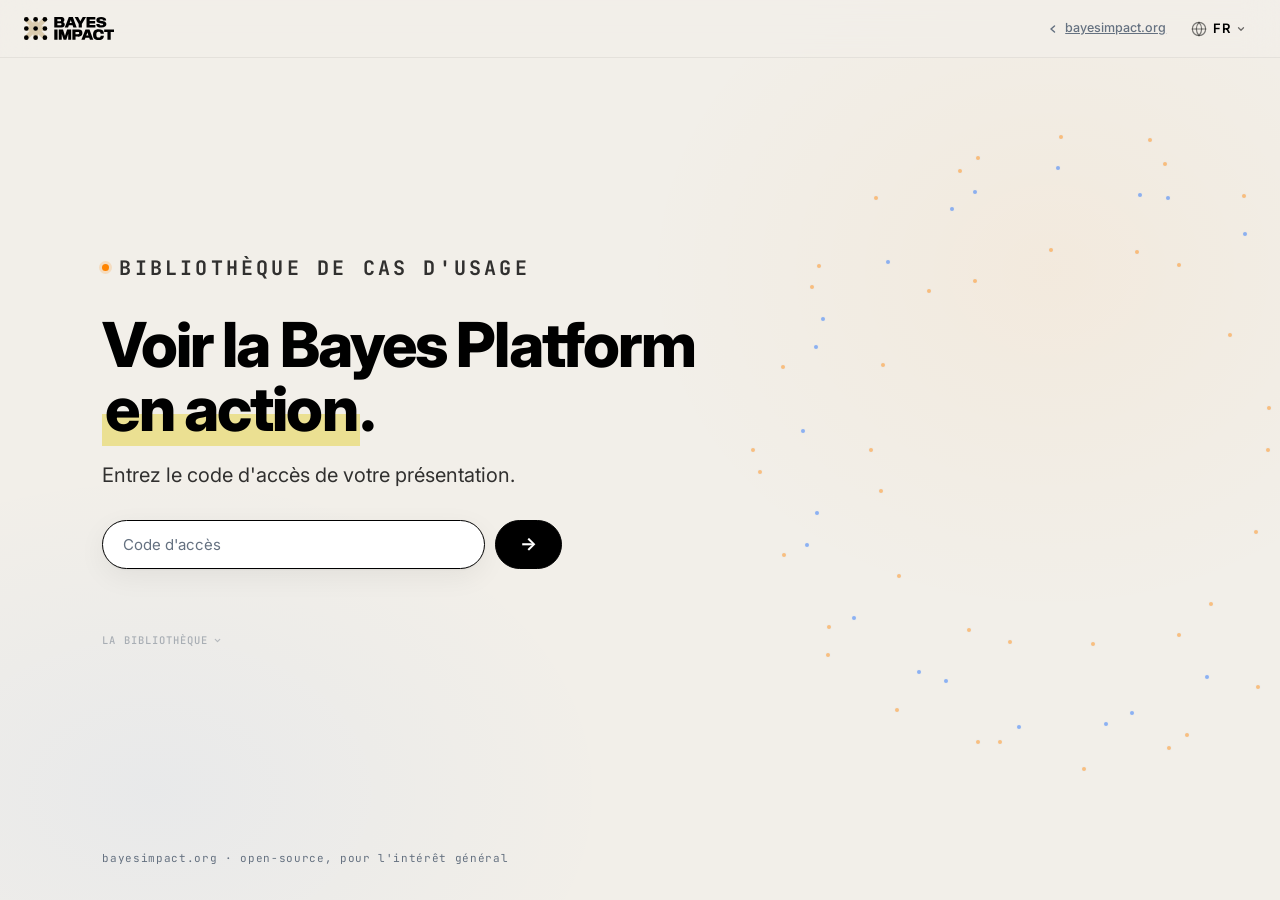
==== commit deabd5fb: "Global: mark-only favicon, warmer closing, airy style-guide note - Add assets/logos/bi-mark.svg (the" ====
--- a/index.html
+++ b/index.html
@@ -5,7 +5,7 @@
 <meta name="viewport" content="width=device-width, initial-scale=1.0" />
 <title>Bayes Impact</title>
 <meta name="robots" content="noindex" />
-<link rel="icon" href="assets/logos/bi-colors.svg" />
+<link rel="icon" href="assets/logos/bi-mark.svg" />
 <link rel="preconnect" href="https://fonts.googleapis.com"><link rel="preconnect" href="https://fonts.gstatic.com" crossorigin>
 <link href="https://fonts.googleapis.com/css2?family=Inter:wght@300;400;500;600;700;800;900&family=JetBrains+Mono:wght@400;500;700&display=swap" rel="stylesheet">
 <link rel="stylesheet" href="lib/bayes.css" />
--- a/lib/bayes.css
+++ b/lib/bayes.css
@@ -40,8 +40,7 @@
   .dots.on-dark .dot{background:rgba(255,255,255,.25);}
   .dots.on-dark .dot.active{background:var(--accent-orange);}
   .counter{position:fixed; left:26px; bottom:22px; z-index:200; font-family:'JetBrains Mono',monospace; font-size:11px; letter-spacing:.08em; color:var(--muted);}
-  .hint{position:fixed; right:26px; bottom:22px; z-index:200; font-family:'JetBrains Mono',monospace; font-size:11px; letter-spacing:.04em; color:var(--muted); opacity:.75;}
-  .slide.dark ~ .hint{}
+  .hint{display:none;}   /* replaced by the bottom-right PDF control */
   .brand-corner{position:absolute; top:40px; left:88px; display:inline-flex; align-items:center; gap:13px; color:var(--border-soft); z-index:5; padding-bottom:16px;}
   .brand-corner::after{content:''; position:absolute; left:0; bottom:0; width:calc(100vw - 176px); height:1px; background:var(--border-soft); opacity:.8;}
   .brand-corner svg{width:22px; height:22px;}
@@ -280,6 +279,9 @@
   .cover .sub{font-size:clamp(20px,2.4vw,30px); font-weight:600; color:rgba(255,255,255,.9); margin:14px 0 0; letter-spacing:-.01em;}
   .cover .tagline{font-size:clamp(22px,2.6vw,34px); margin:46px 0 0; font-weight:300; color:#fff;}
   .cover .tagline em{font-style:normal; font-weight:600; color:#fff; background:linear-gradient(180deg,transparent 56%,rgba(235,224,146,.32) 56%); padding:0 2px;}
+  .thanks-contact{margin:30px 0 0; font-family:'JetBrains Mono',monospace; font-size:15px; letter-spacing:.02em;}
+  .thanks-contact a{color:#fff; text-decoration:none; border-bottom:1px solid rgba(255,255,255,.4); padding-bottom:2px; transition:border-color .15s ease;}
+  .thanks-contact a:hover{border-bottom-color:#fff;}
   .cover-foot{position:absolute; left:88px; right:88px; bottom:54px; display:flex; justify-content:space-between; gap:20px; flex-wrap:wrap; font-family:'JetBrains Mono',monospace; font-size:12px; color:rgba(255,255,255,.55); letter-spacing:.04em;}
   .cover-foot .cf-r{color:rgba(255,255,255,.4);}
 
@@ -438,23 +440,22 @@
   .hero-planet{display:flex; justify-content:center; align-items:center;}
   .hero-planet img{width:100%; height:auto; display:block; animation:spin 140s linear infinite;}
   .planet-wrap{position:relative; width:min(420px,40vw); animation:floaty 9s ease-in-out infinite;}
-  .planet-orbit{position:absolute; inset:-22%; pointer-events:none;}
+  .planet-orbit{position:absolute; inset:-24%; pointer-events:none;}
+  .oshell{position:absolute; inset:0; transform-origin:center;}   /* static tilt; the ring spins inside */
   .oring{position:absolute; inset:0; transform-origin:center; animation:spin 120s linear infinite;}
   .oring.rev{animation-direction:reverse;}
-  .odot{position:absolute; width:2px; height:2px; margin:-1px 0 0 -1px; border-radius:50%; background:rgba(190,210,255,.85); box-shadow:0 0 5px rgba(150,180,255,.5);}
+  .odot{position:absolute; width:2px; height:2px; margin:-1px 0 0 -1px; border-radius:50%; background:rgba(206,220,255,.9); box-shadow:0 0 2px rgba(150,180,255,.3);}
   @keyframes spin{to{transform:rotate(360deg);}}
   .hero-txt h1.believe{max-width:15ch;}
   .believe-cycle{display:block; color:var(--accent-orange); margin-top:8px; min-height:2.5em;}
   .believe-cycle::after{content:''; display:inline-block; width:2px; height:.92em; background:var(--accent-orange); margin-left:3px; vertical-align:-0.1em; animation:caret 1s steps(1) infinite;}
-  /* dark starfield framed box (mirror bayesimpact.org) */
-  .believe-box{position:relative; overflow:hidden; border-radius:24px; padding:clamp(36px,4.5vw,68px); min-height:min(60vh,540px); background:radial-gradient(58% 70% at 72% 44%, rgba(48,86,158,.30) 0%, transparent 62%), radial-gradient(120% 120% at 72% 30%, #0a1426 0%, #060b18 45%, #02040b 100%); box-shadow:0 30px 80px rgba(0,0,0,.3); color:#fff;}
+  /* deep-space framed box with the orbiting dots cloud (mirror bayesimpact.org) */
+  .believe-box{position:relative; overflow:hidden; border-radius:24px; padding:clamp(36px,4.5vw,68px); min-height:min(60vh,540px); background:radial-gradient(58% 70% at 72% 44%, rgba(40,72,140,.16) 0%, transparent 60%), radial-gradient(120% 120% at 72% 30%, #0a1426 0%, #060b18 45%, #02040b 100%); box-shadow:0 30px 80px rgba(0,0,0,.3); color:#fff;}
   .believe-box .hero-txt, .believe-box .hero-planet{position:relative; z-index:1;}
   .believe-box h1{color:#fff;}
   .believe-box .eyebrow{color:var(--accent-orange);}
   .believe-box .lead{color:rgba(255,255,255,.82);}
-  .believe-box .hero-planet img{filter:drop-shadow(0 0 46px rgba(120,170,255,.30));}
-  .believe-box .star{position:absolute; z-index:0; background:#fff; border-radius:50%; opacity:.5; animation:twinkle var(--tw,3s) ease-in-out infinite;}
-  @keyframes twinkle{0%,100%{opacity:.12;} 50%{opacity:.95;}}
+  .believe-box .hero-planet img{filter:drop-shadow(0 0 32px rgba(120,170,255,.18));}
   @keyframes floaty{0%,100%{transform:translateY(0)} 50%{transform:translateY(-14px)}}
 
   /* ===== PARTNERS (credibility) ===== */
@@ -534,17 +535,17 @@
   .nav-back{display:inline-flex; align-items:center; gap:6px; font-size:12.5px; font-weight:500; color:var(--muted); transition:color .15s ease;}
   .nav-back:hover{color:var(--ink);}
   .nav-back svg{display:block;}
-  /* shared pill (lang + pdf), exactly the bayesimpact.org control style */
-  .nav-btn{display:inline-flex; align-items:center; gap:6px; height:34px; padding:0 12px; font-family:inherit; font-size:13px; font-weight:600; letter-spacing:.03em;
-           border:1px solid var(--border-soft); border-radius:999px; background:var(--card); color:var(--ink); cursor:pointer; user-select:none;
-           box-shadow:0 1px 2px rgba(0,0,0,.04); transition:border-color .18s ease, box-shadow .18s ease, transform .15s ease;}
-  .nav-btn:hover{transform:translateY(-1px); border-color:rgba(0,0,0,.45); box-shadow:0 4px 14px rgba(0,0,0,.09);}
+  /* language toggle — flat and integrated, like the bayesimpact.org nav (not a heavy pill) */
+  .nav-btn{display:inline-flex; align-items:center; gap:6px; height:32px; padding:0 9px; font-family:inherit; font-size:13px; font-weight:600; letter-spacing:.03em;
+           border:1px solid transparent; border-radius:9px; background:none; color:var(--ink); cursor:pointer; user-select:none;
+           transition:border-color .18s ease, background .18s ease;}
+  .nav-btn:hover{background:rgba(0,0,0,.05);}
   .nav-btn svg{display:block; flex:0 0 auto;}
   .lang-toggle{position:relative;}
   .lang-globe{color:rgba(0,0,0,.5);}
   .lang-toggle:hover .lang-globe, .lang-toggle.open .lang-globe{color:var(--ink);}
   .lang-chevron{transition:transform .2s ease; opacity:.55;}
-  .lang-toggle.open{border-color:rgba(0,0,0,.45);}
+  .lang-toggle.open{background:rgba(0,0,0,.05); border-color:var(--border-soft);}
   .lang-toggle.open .lang-chevron{transform:rotate(180deg);}
   .lang-menu{position:absolute; top:42px; right:0; background:var(--card); border-radius:12px; box-shadow:0 10px 32px rgba(0,0,0,.12);
              padding:6px; min-width:140px; opacity:0; pointer-events:none; transform:translateY(-4px); transition:opacity .2s ease, transform .2s ease; z-index:260;}
@@ -557,8 +558,9 @@
   .nav.on-dark .nav-sep{color:rgba(255,255,255,.55); border-left-color:rgba(255,255,255,.18);}
   .nav.on-dark .nav-back{color:rgba(255,255,255,.6);}
   .nav.on-dark .nav-back:hover{color:#fff;}
-  .nav.on-dark .nav-btn{background:rgba(255,255,255,.08); border-color:rgba(255,255,255,.22); color:#fff;}
-  .nav.on-dark .nav-btn:hover{border-color:rgba(255,255,255,.5);}
+  .nav.on-dark .nav-btn{background:none; border-color:transparent; color:#fff;}
+  .nav.on-dark .nav-btn:hover{background:rgba(255,255,255,.1);}
+  .nav.on-dark .lang-toggle.open{background:rgba(255,255,255,.1); border-color:rgba(255,255,255,.22);}
   .nav.on-dark .lang-globe{color:rgba(255,255,255,.7);}
   .nav.on-dark .lang-menu{background:#11161f; box-shadow:0 10px 32px rgba(0,0,0,.4);}
   .nav.on-dark .lang-menu button{color:#fff;}
@@ -577,15 +579,21 @@
   html[data-lang="en"] [data-lang]:not([data-lang="en"]) { display:none !important; }
 
   /* ---- Full-bleed "earth" hero (bayesimpact.org-style): quiet deep space, restrained glow ---- */
-  .slide.earth{ background:radial-gradient(60% 80% at 70% 38%, rgba(34,64,128,.18) 0%, transparent 58%), radial-gradient(130% 130% at 72% 30%, #0b1322 0%, #070c17 46%, #03060d 100%); color:#fff; }
+  .slide.earth{ background:radial-gradient(56% 76% at 70% 38%, rgba(30,56,112,.11) 0%, transparent 58%), radial-gradient(130% 130% at 72% 30%, #0a1120 0%, #060a14 46%, #02040a 100%); color:#fff; }
   .slide.earth .believe-box{ background:none !important; box-shadow:none; border-radius:0; padding:0; min-height:auto; }
-  .slide.earth .hero-planet img{ filter:drop-shadow(0 0 26px rgba(110,150,220,.18)); }   /* far less afterglow */
+  .slide.earth .hero-planet img{ filter:drop-shadow(0 0 22px rgba(110,150,220,.13)); }   /* far less afterglow */
   .believe-cycle{ display:block; color:var(--gold-bg); margin-top:6px; min-height:2.6em; transition:opacity .5s ease; }
   .believe-cycle::after{ display:none; }          /* fade-cycle, not typewriter */
 
-  /* ---- PDF button (desktop chrome) ---- */
-  .pdf-btn{ position:fixed; top:18px; right:74px; z-index:300; font-family:'JetBrains Mono',monospace; font-size:11px; font-weight:700; letter-spacing:.06em; padding:6px 11px; border-radius:999px; border:1px solid var(--border-soft); background:var(--card); color:var(--ink); cursor:pointer; box-shadow:var(--shadow); transition:transform .15s, border-color .15s; }
-  .pdf-btn:hover{ transform:translateY(-1px); border-color:var(--ink); }
+  /* ---- PDF button — subtle, bottom-right (where the keyboard hint used to be) ---- */
+  .pdf-btn{ position:fixed; right:24px; bottom:18px; z-index:300; display:inline-flex; align-items:center; gap:6px;
+            font-family:'JetBrains Mono',monospace; font-size:11px; font-weight:700; letter-spacing:.07em; text-transform:uppercase;
+            padding:5px 9px; border-radius:8px; border:1px solid transparent; background:none; color:var(--muted);
+            cursor:pointer; transition:color .15s ease, border-color .15s ease, background .15s ease; }
+  .pdf-btn svg{ display:block; width:13px; height:13px; opacity:.85; }
+  .pdf-btn:hover{ color:var(--ink); border-color:var(--border-soft); background:var(--card); }
+  .pdf-btn.on-dark{ color:rgba(255,255,255,.55); }
+  .pdf-btn.on-dark:hover{ color:#fff; border-color:rgba(255,255,255,.28); background:rgba(255,255,255,.08); }
   @media (max-width:760px){ .pdf-btn{ display:none; } }
 
   /* ---- Splash (landing gate) — warm, on the Bayes design system ---- */
